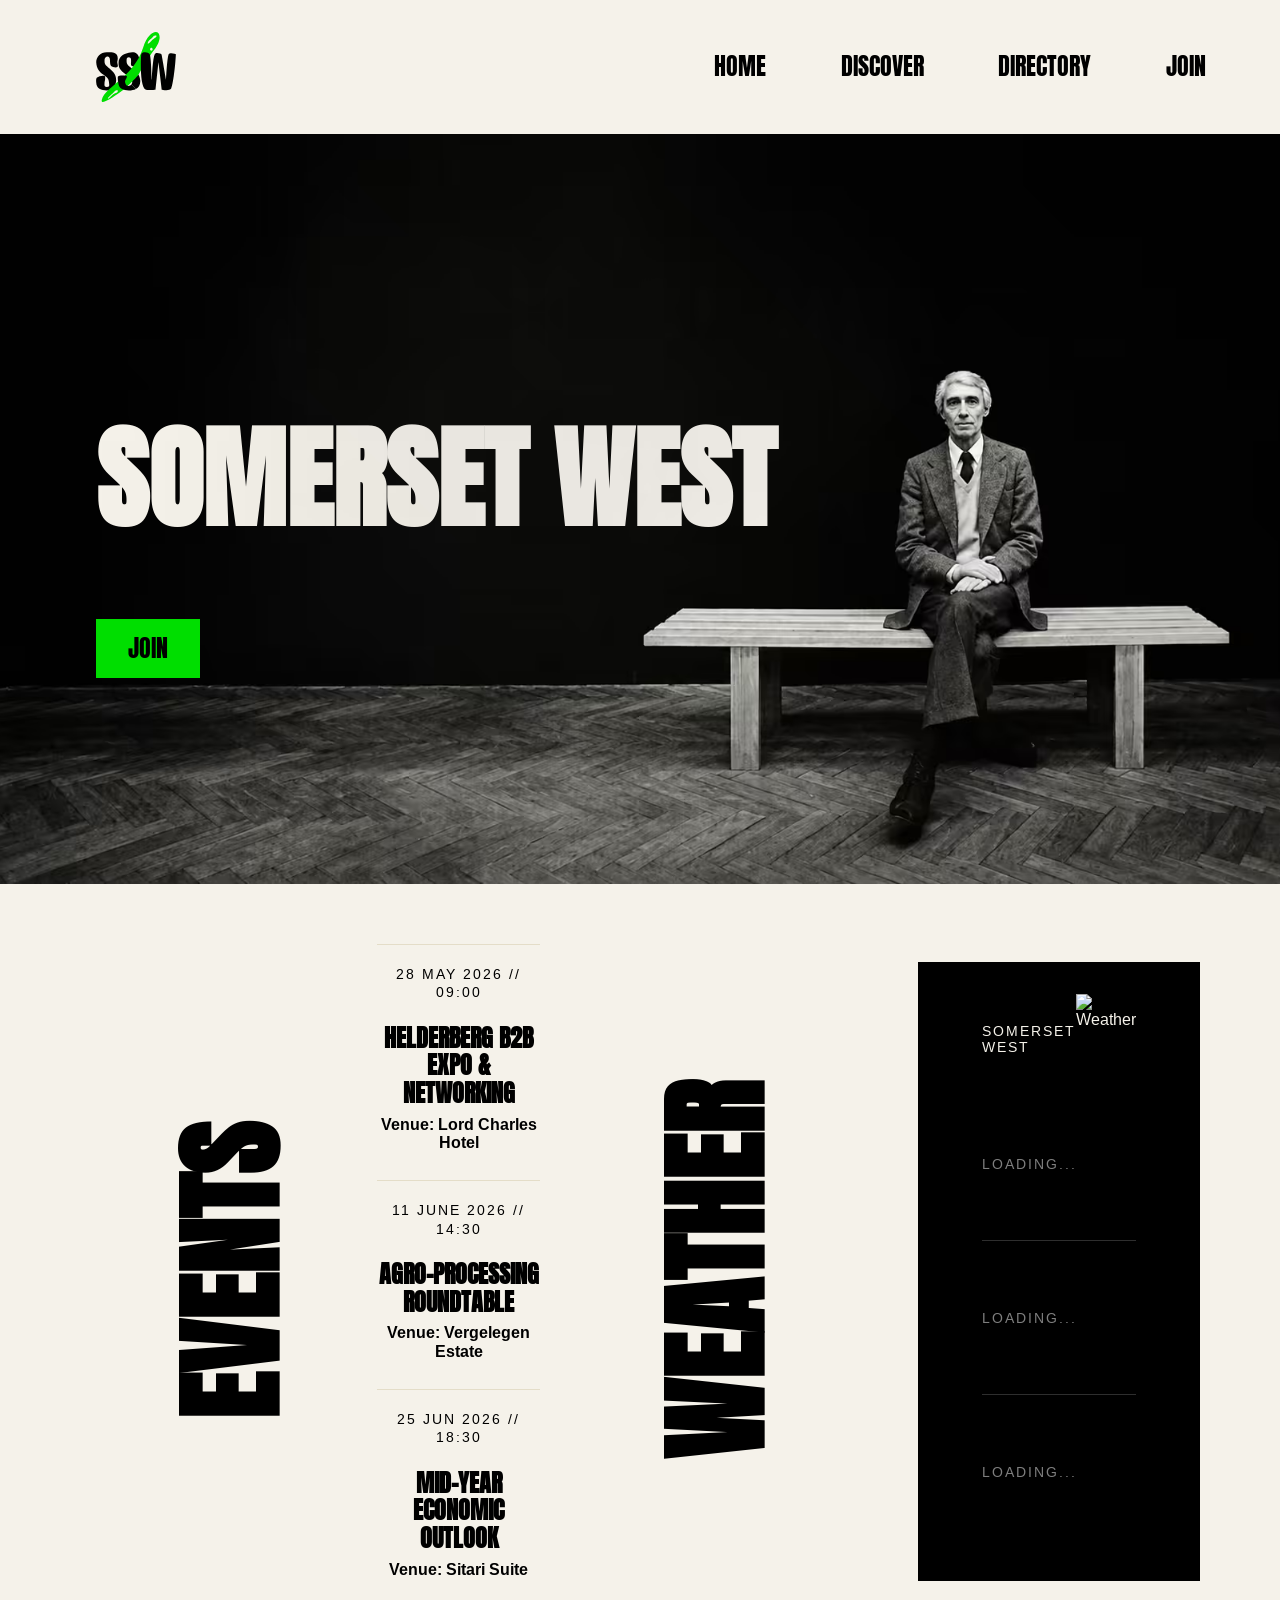
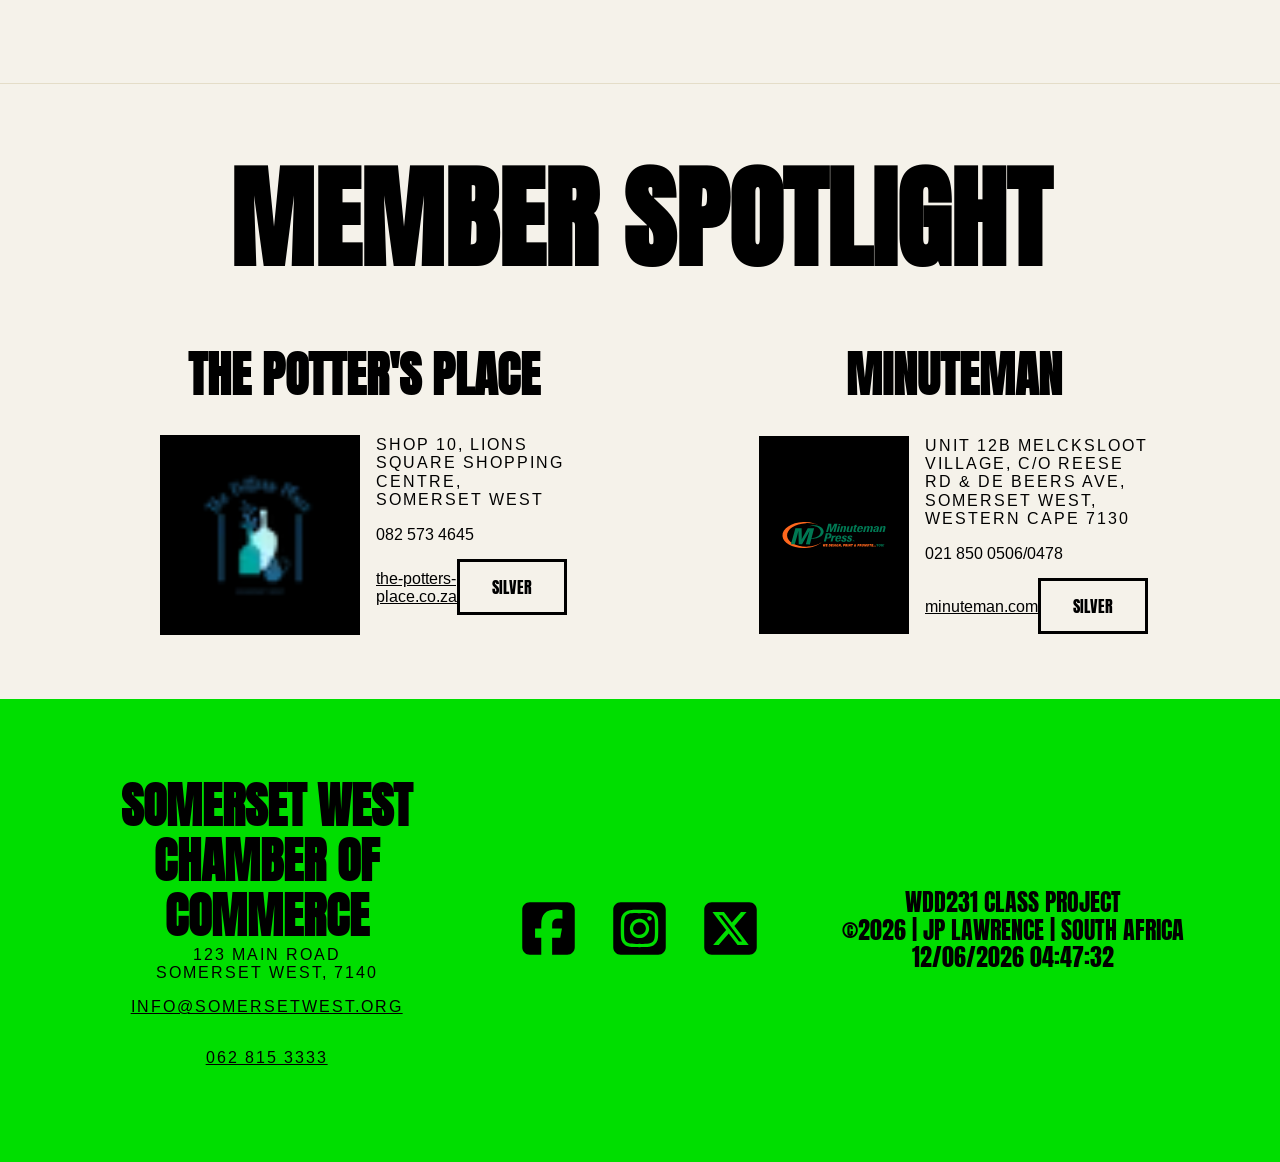
==== chamber/index.html @ 1eb1bf2b "html error validator fixes" ====
<!DOCTYPE html>
<html lang="en">
<head>
    <meta charset="UTF-8">
    <meta name="viewport" content="width=device-width, initial-scale=1.0">
    <title>Home | Somerset West Chamber of Commerce</title>
    <meta name="description" content="Official platform for the Somerset West Chamber of Commerce. Access regional business spotlights, current weather data, and upcoming events.">
    <meta name="author" content="Jp Lawrence">

    <meta property="og:title" content="Official Homepage - Somerset West Chamber of Commerce" >
    <meta property="og:description" content="Connecting community across the Helderberg basin. View business spotlights, current weather info, and upcoming chamber events." >
    <meta property="og:url" content="https://jeanpierrelawrence.github.io/wdd231/chamber/index.html" >
    <meta property="og:image" content="https://jeanpierrelawrence.github.io/wdd231/chamber/images/og-image.avif" >
    <meta property="og:image:width" content="1200">
    <meta property="og:image:height" content="630">
    <meta property="og:image:type" content="image/png">

    <link rel="preconnect" href="https://fonts.googleapis.com">
    <link rel="preconnect" href="https://fonts.gstatic.com" crossorigin>
    <link href="https://fonts.googleapis.com/css2?family=Anton&family=Arimo:ital,wght@0,400..700;1,400..700&display=swap" rel="stylesheet">

    <link rel="stylesheet" href="styles/normalize.css">
    <link rel="stylesheet" href="styles/base.css">
    <link rel="stylesheet" href="styles/base-larger.css">
    <link rel="shortcut icon" href="images/favicon.ico" type="image/x-icon">

    <script src="scripts/date.js" defer></script>
    <script src="scripts/navigation.js" defer></script>
    <script src="scripts/weather.js" defer></script>
    <script src="scripts/spotlight.js" defer></script>

</head>
<body>
    
    <div class="desktop-wrapper">
        <header>
            <div class="logo-wrapper">
                <img src="images/logo-dark.svg" class="logo logo-dark" alt="SSW Logo">
                <img src="images/logo-light.svg" class="logo logo-light" alt="SSW Logo">
            </div>
            <button id="menu-button" class="menu-button" aria-label="Open Menu">
                <span class="menu-bar"></span>
                <span class="menu-bar"></span>
            </button>
        </header>
        <nav id="primary-nav" class="primary-nav">
            <ul>
                <li><a href="index.html" class="nav-link active">Home</a></li>
                <li><a href="#" class="nav-link">Discover</a></li>
                <li><a href="directory.html" class="nav-link">Directory</a></li>
                <li><a href="#" class="nav-link">Join</a></li>
            </ul>
        </nav>
    </div>
    <main>
        <section class="hero">
            <h1 class="heading-lg">Somerset West</h1>
            <a href="#" class="hero-cta button heading-sm">Join</a>
        </section>
        <div class="events-weather-wrapper">
            <section class="events">
                <h2 class="heading-lg rotate-text-270">Events</h2>
                <ul class="event-card-wrapper">
                    <li>
                        <article class="event-card">
                            <time datetime="2026-05-28T09:00" class="event-date upper-spaced">
                            28 May 2026 // 09:00
                            </time>
                            <h3 class="heading-sm">Helderberg B2B Expo & Networking</h3>
                            <p class="event-location">Venue: Lord Charles Hotel</p>
                        </article>
                    </li>
                    <li>
                        <article class="event-card">
                            <time datetime="2026-06-11T14:30" class="event-date upper-spaced">
                            11 June 2026 // 14:30
                            </time>
                            <h3 class="heading-sm">Agro-Processing Roundtable</h3>
                            <p class="event-location">Venue: Vergelegen Estate</p>
                        </article>
                    </li>
                    <li>
                        <article class="event-card">
                            <time datetime="2026-06-25T18:30" class="event-date upper-spaced">
                            25 Jun 2026 // 18:30
                            </time>
                            <h3 class="heading-sm">Mid-Year Economic Outlook</h3>
                            <p class="event-location">Venue: Sitari Suite</p>
                        </article>
                    </li>
                </ul>
            </section>
            <section class="weather" aria-labelledby="weather-heading">
                <h2 class="weather-heading heading-lg rotate-text-270">Weather</h2>
                <article class="weather-display">
                    <div class="today">
                        <div class="weather-display-left">
                            <div class="temp-wrapper">
                                <span class="weather-temp" id="temperature"></span>
                                <span id="sky"></span>
                            </div>
                            <p id="temp-details"></p>
                            <h3 class="upper-spaced">Somerset West</h3>
                        </div>
                        <div class="weather-display-right">
                            <img id="weather-icon" alt="Weather">
                            <span id="wind"></span>
                        </div>
                    </div>
                    <ul class="forecast">
                        <li>
                            <h4 id="forecast-day-2-name" class="upper-spaced">Loading...</h4>
                            <span id="forecast-day2-temp" class="temp"></span>
                            <img alt="Weather" src="data:image/svg+xml,%3Csvg xmlns='http://www.w3.org/2000/svg' viewBox='0 0 1 1'%3E%3C/svg%3E" id="forecast-day2">
                        </li>
                        <li>
                            <h4 id="forecast-day-3-name" class="upper-spaced">Loading...</h4>
                            <span id="forecast-day3-temp" class="temp"></span>
                            <img alt="Weather" src="data:image/svg+xml,%3Csvg xmlns='http://www.w3.org/2000/svg' viewBox='0 0 1 1'%3E%3C/svg%3E" id="forecast-day3">
                        </li>
                        <li>
                            <h4 id="forecast-day-4-name" class="upper-spaced">Loading...</h4>
                            <span id="forecast-day4-temp" class="temp"></span>
                            <img alt="Weather" src="data:image/svg+xml,%3Csvg xmlns='http://www.w3.org/2000/svg' viewBox='0 0 1 1'%3E%3C/svg%3E" id="forecast-day4">
                        </li>
                    </ul>
                </article>
            </section>
        </div>
        <section class="spotlight">
            <h2 class="heading-lg">Member Spotlight</h2>
            <div id="spotlight-articles">

            </div>
        </section>
    </main>
    <footer>
        <address class="upper-spaced">
            <strong class="heading-md">Somerset West Chamber of Commerce</strong>
            <p>123 Main Road</p>
            <p>Somerset West, 7140</p>
            <a href="mailto:info@somersetwest.org">info@somersetwest.org</a>
            <a href="tel:+0628153333">062 815 3333</a>
        </address>

        <nav>
            <ul class="footer-socials">
                <li>
                    <a href="https://facebook.com" aria-label="Facebook" target="_blank"><svg viewBox="0 0 640 640"><!--!Font Awesome Free v7.2.0 by @fontawesome - https://fontawesome.com License - https://fontawesome.com/license/free Copyright 2026 Fonticons, Inc.--><path fill="rgb(0, 0, 0)" d="M160 96C124.7 96 96 124.7 96 160L96 480C96 515.3 124.7 544 160 544L258.2 544L258.2 398.2L205.4 398.2L205.4 320L258.2 320L258.2 286.3C258.2 199.2 297.6 158.8 383.2 158.8C399.4 158.8 427.4 162 438.9 165.2L438.9 236C432.9 235.4 422.4 235 409.3 235C367.3 235 351.1 250.9 351.1 292.2L351.1 320L434.7 320L420.3 398.2L351 398.2L351 544L480 544C515.3 544 544 515.3 544 480L544 160C544 124.7 515.3 96 480 96L160 96z"/></svg>
                        </a>
                </li>
                <li>
                    <a href="https://instagram.com" aria-label="Instagram" target="_blank">
                        <svg viewBox="0 0 640 640"><!--!Font Awesome Free v7.2.0 by @fontawesome - https://fontawesome.com License - https://fontawesome.com/license/free Copyright 2026 Fonticons, Inc.--><path fill="rgb(0, 0, 0)" d="M290.4 275.7C274 286 264.5 304.5 265.5 323.8C266.6 343.2 278.2 360.4 295.6 368.9C313.1 377.3 333.8 375.5 349.6 364.3C366 354 375.5 335.5 374.5 316.2C373.4 296.8 361.8 279.6 344.4 271.1C326.9 262.7 306.2 264.5 290.4 275.7zM432.7 207.3C427.5 202.1 421.2 198 414.3 195.3C396.2 188.2 356.7 188.5 331.2 188.8C327.1 188.8 323.3 188.9 320 188.9C316.7 188.9 312.8 188.9 308.6 188.8C283.1 188.5 243.8 188.1 225.7 195.3C218.8 198 212.6 202.1 207.3 207.3C202 212.5 198 218.8 195.3 225.7C188.2 243.8 188.6 283.4 188.8 308.9C188.8 313 188.9 316.8 188.9 320C188.9 323.2 188.9 327 188.8 331.1C188.6 356.6 188.2 396.2 195.3 414.3C198 421.2 202.1 427.4 207.3 432.7C212.5 438 218.8 442 225.7 444.7C243.8 451.8 283.3 451.5 308.8 451.2C312.9 451.2 316.7 451.1 320 451.1C323.3 451.1 327.2 451.1 331.4 451.2C356.9 451.5 396.2 451.9 414.3 444.7C421.2 442 427.4 437.9 432.7 432.7C438 427.5 442 421.2 444.7 414.3C451.9 396.3 451.5 356.9 451.2 331.3C451.2 327.1 451.1 323.2 451.1 319.9C451.1 316.6 451.1 312.8 451.2 308.5C451.5 283 451.9 243.6 444.7 225.5C442 218.6 437.9 212.4 432.7 207.1L432.7 207.3zM365.6 251.8C383.7 263.9 396.2 282.7 400.5 304C404.8 325.3 400.3 347.5 388.2 365.6C382.2 374.6 374.5 382.2 365.6 388.2C356.7 394.2 346.6 398.3 336 400.4C314.7 404.6 292.5 400.2 274.4 388.1C256.3 376 243.8 357.2 239.5 335.9C235.2 314.6 239.7 292.4 251.7 274.3C263.7 256.2 282.6 243.7 303.9 239.4C325.2 235.1 347.4 239.6 365.5 251.6L365.6 251.6zM394.8 250.5C391.7 248.4 389.2 245.4 387.7 241.9C386.2 238.4 385.9 234.6 386.6 230.8C387.3 227 389.2 223.7 391.8 221C394.4 218.3 397.9 216.5 401.6 215.8C405.3 215.1 409.2 215.4 412.7 216.9C416.2 218.4 419.2 220.8 421.3 223.9C423.4 227 424.5 230.7 424.5 234.5C424.5 237 424 239.5 423.1 241.8C422.2 244.1 420.7 246.2 419 248C417.3 249.8 415.1 251.2 412.8 252.2C410.5 253.2 408 253.7 405.5 253.7C401.7 253.7 398 252.6 394.9 250.5L394.8 250.5zM544 160C544 124.7 515.3 96 480 96L160 96C124.7 96 96 124.7 96 160L96 480C96 515.3 124.7 544 160 544L480 544C515.3 544 544 515.3 544 480L544 160zM453 453C434.3 471.7 411.6 477.6 386 478.9C359.6 480.4 280.4 480.4 254 478.9C228.4 477.6 205.7 471.7 187 453C168.3 434.3 162.4 411.6 161.2 386C159.7 359.6 159.7 280.4 161.2 254C162.5 228.4 168.3 205.7 187 187C205.7 168.3 228.5 162.4 254 161.2C280.4 159.7 359.6 159.7 386 161.2C411.6 162.5 434.3 168.3 453 187C471.7 205.7 477.6 228.4 478.8 254C480.3 280.3 480.3 359.4 478.8 385.9C477.5 411.5 471.7 434.2 453 452.9L453 453z"/></svg>
                        </a>
                </li>
                <li>
                    <a href="https://twitter.com" aria-label="Twitter" target="_blank">
                        <svg viewBox="0 0 640 640"><!--!Font Awesome Free v7.2.0 by @fontawesome - https://fontawesome.com License - https://fontawesome.com/license/free Copyright 2026 Fonticons, Inc.--><path fill="rgb(0, 0, 0)" d="M160 96C124.7 96 96 124.7 96 160L96 480C96 515.3 124.7 544 160 544L480 544C515.3 544 544 515.3 544 480L544 160C544 124.7 515.3 96 480 96L160 96zM457.1 180L353.3 298.6L475.4 460L379.8 460L305 362.1L219.3 460L171.8 460L282.8 333.1L165.7 180L263.7 180L331.4 269.5L409.6 180L457.1 180zM419.3 431.6L249.4 206.9L221.1 206.9L392.9 431.6L419.3 431.6z"/></svg>
                        </a>
                </li>
            </ul>
        </nav>

        <aside>
            <p class="heading-sm">WDD231 Class Project</p>
            <p class="heading-sm">&copy;<span id="currentyear"></span> | Jp Lawrence | South Africa</p>
            <p id="lastModified" class="heading-sm"></p>
        </aside>
        
    </footer>

</body>
</html>
---- chamber/styles/base.css ----
:root {
    --dark: #000;
    --light: #F5F2EA;
    --accent: #00DE00;
    --light-gray: #7e7e7e;
    --dark-gray: #2e2e2e;

    --font-heading: 'Anton', Arial, sans-serif;
    --font-body: 'Arimo', Arial, sans-serif;

    --transition-bezier: transform 0.6s cubic-bezier(0.85, 0, 0.15, 1);
}

/*******************************************
***************** GLOBALS ******************
*******************************************/

*, *::before, *::after {
    margin: 0;
    padding: 0;
    box-sizing: border-box;
}

body {
    font-family: var(--font-body);
    font-weight: 400;
    background-color: var(--light);
}

a {
    color: var(--dark);
}

ul {
    list-style-type: none;
}

address {
    font-style: normal;
}

main h1 {
    text-align: center;
}

/*******************************************
**************** UTILITIES *****************
*******************************************/

.logo-light { display: none; }

body.nav-open .logo-dark { display: none; transition-delay: 0.5s;}
body.nav-open .logo-light { display: block; transition-delay: 0.5s;}

.nav-link {
    text-transform: uppercase;
    text-decoration: none;
    color: var(--accent);
    font-size: 4rem;
    font-family: var(--font-heading);
    transition: 0.1s ease-in-out;
}

.active {
    color: var(--light);
}

.heading-sm {
    font-size: 1.2rem;
    font-family: var(--font-heading);
    text-transform: uppercase;
}

.heading-md {
    font-size: 2rem;
    font-family: var(--font-heading);
    text-transform: uppercase;
}

.heading-lg {
    font-size: 4rem;
    font-family: var(--font-heading);
    text-transform: uppercase;
}

.upper-spaced {
    text-transform: uppercase;
    font-weight: 300;
    letter-spacing: 2px;
}

.button { 
    padding: 1rem 2rem;
    text-decoration: none;
    transition: var(--transition-bezier);
}

/*******************************************
***************** HEADER *******************
*******************************************/

header {
    display: flex;
    justify-content: space-between;
    align-items: center;
    padding: 2rem 3rem;
    position: relative;
    z-index: 1001;
}

header .logo-wrapper {
    position: relative;
    height: 70px;
    width: 150px; 
}

header img {
    position: absolute;
    top: 0;
    left: 0;
    height: 100%;
    width: auto;
    transition: opacity 0.4s ease, transform 0.4s ease;
}

header .logo-wrapper .logo-dark {
    display: block;
}

body.nav-open header .logo-wrapper .logo-dark {
    display: none;
}

body.nav-open header .logo-wrapper .logo-light {
    display: block;
}

header .menu-button {
    cursor: pointer;
    display: grid;
    align-items: center;
    width: 50px;
    height: 50px;
    padding: 0.8rem 0.7rem;
    background: none;
    border: none;
    position: relative;
}

header .menu-button .menu-bar {
    display: block;
    background-color: var(--dark);
    width: 100%;
    height: 4px;
    transition: transform 0.4s cubic-bezier(0.4, 0, 0.2, 1), 
                width 0.4s cubic-bezier(0.4, 0, 0.2, 1),
                background-color 0.4s ease;
}

header .menu-button .menu-bar:last-of-type {
    width: 75%;
    margin-left: auto;
}

body.nav-open header .menu-button .menu-bar {
    background-color: var(--light);
    width: 100%;
}

body.nav-open header .menu-button .menu-bar:first-of-type {
    transform: translateY(6px) rotate(45deg);
}

body.nav-open header .menu-button .menu-bar:last-of-type {
    transform: translateY(-6px) rotate(-45deg);
}

/*******************************************
***************** NAVBAR *******************
*******************************************/

.primary-nav {
    position: fixed;
    top: 0;
    left: 0;
    width: 100%;
    height: 100vh;
    background-color: var(--dark);
    
    display: flex;
    flex-direction: column;
    justify-content: center;
    align-items: center;

    transform: translateY(-100%);
    z-index: 1000;
    transition: var(--transition-bezier);
}

body.nav-open #primary-nav {
    transform: translateY(0);
}

.primary-nav ul li {
    list-style: none;
    text-align: center;
    margin: 1rem 0;
    opacity: 0;
    transform: translateY(30px);
    transition: opacity 0.4s ease, transform 0.4s cubic-bezier(0.25, 1, 0.5, 1);
}

body.nav-open #primary-nav ul li {
    opacity: 1;
    transform: translateY(0);
}

.primary-nav ul li a:hover {
    color: var(--light);
}

body.nav-open #primary-nav ul li:nth-child(1) { transition-delay: 0.5s; }
body.nav-open #primary-nav ul li:nth-child(2) { transition-delay: 0.6s; }
body.nav-open #primary-nav ul li:nth-child(3) { transition-delay: 0.7s; }
body.nav-open #primary-nav ul li:nth-child(4) { transition-delay: 0.8s; }


/*******************************************
***************** BUSINESS *****************
*******************************************/

#businesses {
    display: grid;
    place-items: center;
}

#business-container {
    display: grid;
    grid-template-columns: 1fr;
    gap: 1.5rem;
    padding: 1rem;
    margin: 0 auto;
    width: 95%;
}

#business-container article {
    background-color: var(--light);
    transition: transform 0.3s ease;
    gap: 1rem;
    padding: 2rem;
    text-align: center;
}

#business-container article .visit {
    display: flex;
    justify-content: center;
    align-items: center;
    flex-direction: column-reverse;
    gap: 1rem;
    width: 100%;
}

#business-container article .visit h3 {
    text-align: center;
}

#businesses article, #businesses article address {
    display: flex;
    align-items: center;
    flex-direction: column;
}

#businesses article img {
    display: block;
    height: 100px;
    width: auto;
    object-fit: cover;
    padding: 1rem;
}

#business-container.list .company-logo {
  display: none;
}

#businesses article:first-of-type img, #businesses article:last-of-type img {
    background-color: var(--dark);
}

#businesses article address {
    font-style: normal;
    font-size: 1rem;
    display: flex;
    flex-direction: column;
    gap: 1rem;
}

#business-container article .visit a {
    white-space: nowrap;
    flex-shrink: 0;
    color: var(--dark);
    background-color: var(--accent);
}

#business-container.list {
    grid-template-columns: 1fr;
}


/* BUTTON */

.toggle-btn {
    display: flex;
    flex-direction: column;
    gap: 8px;
    background: none;
    border: none;
    cursor: pointer;
    padding: 10px;
}

.toggle-btn span {
    display: block;
    position: relative;
    width: 8px;
    height: 8px;
    background-color: var(--dark);
}

.toggle-btn span::before,
.toggle-btn span::after {
    content: "";
    position: absolute;
    width: 8px;
    height: 8px;
    background-color: var(--dark);
}

.toggle-btn span::before { left: -16px; }
.toggle-btn span::after { left: 16px; }

.toggle-btn.list-active span {
    width: 28px;
}

.toggle-btn.list-active span::after {
    display: none;
}


/*******************************************
***************** FOOTER *******************
*******************************************/

footer {
    padding-block: 2rem;
    background-color: var(--accent);
    color: var(--dark);
    text-align: center;
}

footer address {
    display: flex;
    flex-direction: column;
}

footer address strong {
    letter-spacing: normal;
    font-weight: 600;
}

footer address a {
    padding-block: 1rem;
}

footer nav {
    padding-block: 2rem;
}

.footer-socials {
    display: flex;
    align-items: center;
    justify-content: center;
    gap: 1rem;
}

.footer-socials li a svg {
    width: 75px;
    height: auto;
}

/*******************************************
**************** HOMEPAGE ******************
*******************************************/
/*******************************************
****************** HERO ********************
*******************************************/

.hero {
    color: var(--light);
    background-image: url("../images/hero.avif");
    background-size: cover;
    background-position: 85% center;

    height: 750px;
    padding: 2rem;
    text-align: center;

    display: flex;
    align-items: center;
    justify-content: space-between;
    flex-direction: column;
}

.hero .heading-lg {
    mix-blend-mode: difference;
}

.hero .button {
    background-color: var(--accent);
    color: var(--dark);
}

.hero .button:hover {
    background-color: var(--light);
}

/*******************************************
****************** EVENTS ******************
*******************************************/

.events, .weather {
    padding-block: 3rem;
    text-align: center;
}

.events .heading-lg {
    color: var(--dark);
}

.events .event-card-wrapper {
    list-style: none;
     display: flex;
     align-items: center;
     flex-direction: column;
     gap: 3rem;
     padding-block: 2rem;
}

.events .event-card-wrapper li {
    position: relative;
}

.events .event-card-wrapper li::before {
    content: "";
    position: absolute;
    top: -20px;
    left: 0;
    width: 100%;
    height: 1px;
    background: hsl(44, 35%, 84%)
}

.events .event-card .event-date {
    font-size: 0.875rem;
}

.events .event-card h3 {
    padding-block: 1.5rem 0.5rem;
}

.events .event-card .event-location {
    font-weight: 800;
}

/*******************************************
****************** WEATHER *****************
*******************************************/

.weather .heading-lg {
    padding-bottom: 2rem;
}

.weather .weather-display {
    background-color: var(--dark);
    color: var(--light);
    padding: 2rem 4rem;
}

.weather .today {
    display: grid;
    grid-template-columns: 1fr 1fr;
    align-items: stretch;
}

.weather-display #temperature {
    font-size: 4rem;
    font-weight: 800;
}

.weather-display .weather-display-left {
    text-align: left;
}

.weather-display .weather-display-left .temp-wrapper {
    padding-bottom: 1.5rem;
}

.weather-display .weather-display-left #temp-details {
    color: var(--light-gray);
}

.weather-display .weather-display-left h3 {
    font-size: 0.875rem;
    padding-top: 0.3rem;
}

.weather-display .weather-display-right {
    display: flex;
    align-items: end;
    flex-direction: column;
    justify-content: space-between;
    text-align: right;
}

.weather-display .forecast {
    padding-top: 2rem;
}

.weather-display .forecast li:not(:last-child)::after {
    content: "";
    position: absolute;
    bottom: 0;
    left: 0;
    height: 1px;
    background-color: var(--dark-gray);
    width: 100%;
}

.weather-display .forecast li {
    display: flex;
    align-items: center;
    position: relative;
}

.weather-display .forecast li h4 {
    font-size: 0.875rem;
    color: var(--light-gray);
}

.weather-display .forecast li span {
    padding-inline: 1rem;
    font-size: 2.5rem;
    font-weight: 600;
}

.weather-display .forecast li img {
    margin-left: auto;
}

/*******************************************
**************** SPOTLIGHT *****************
*******************************************/

.spotlight {
    padding: 0 4rem 2rem 4rem;
}

.spotlight h2 {
    text-align: center;
}

.spotlight #spotlight-articles {
    display: flex;
    align-items: start;
    flex-direction: column;
    gap: 2rem;
    padding-top: 4rem;
}

.member-card .bottom {
    display: flex;
    flex-direction: column;
    gap: 1rem;
    padding-block: 2rem;
}

.member-card .image-section {
    display: grid;
    place-content: center;
    background-color: var(--dark);
}

.member-card:first-child .image-section img {
    width: 150px;
    padding-block: 1rem;
}

.member-card:not(:first-child) .image-section img {
    max-width: 150px;
    padding-block: 1rem;
}

.member-card address .member-contact {
    padding-block: 1rem;
}

.member-card .member-tier {
    padding: 1rem 2rem;
    font-family: var(--font-heading);
    border: 3px solid var(--dark);
    color: var(--dark);
    text-transform: uppercase;
    display: block;
}

.member-card .member-info {
    display: flex;
    align-items: center;
    justify-content: space-between;
}
---- chamber/styles/base-larger.css ----
@media only screen and (min-width: 38rem) {

    .heading-sm {
        font-size: 1.5rem;
        font-family: var(--font-heading);
        text-transform: uppercase;
    }

    .heading-md {
        font-size: 3rem;
        font-family: var(--font-heading);
        text-transform: uppercase;
    }

    .heading-lg {
        font-size: 7rem;
        font-family: var(--font-heading);
        text-transform: uppercase;
    }

    /*******************************************
    ***************** HEADER *******************
    *******************************************/

    .desktop-wrapper {
        display: grid;
        grid-template-columns: 1fr 1fr;
        align-items: center;
    }

    header {
        display: block; 
        padding: 2rem 6rem;
        z-index: 1001;
    }

    header .menu-button {
        display: none;
    }

    header .logo-wrapper .logo-dark {
        display: block;
    }

    body.nav-open header .logo-wrapper .logo-dark {
        display: block;
    }

    body.nav-open header .logo-wrapper .logo-light {
        display: none;
    }
    
    /*******************************************
    ***************** NAVBAR *******************
    *******************************************/

    .primary-nav {
        position: static;
        width: auto;
        height: auto;
        background-color: transparent;
        transform: none;
        transition: none;
        display: flex;
        flex-direction: row;
        align-items: center;
    }

    .primary-nav ul {
        display: flex;
        justify-content: space-evenly;
        width: 100%;
    }

    .primary-nav ul li {
        opacity: 1;
        transform: none;
        margin: 0;
        transition: none;
    }

    body.nav-open #primary-nav {
        transform: none;
    }

    body.nav-open #primary-nav ul li {
        opacity: 1;
        transform: none;
        transition-delay: 0s;
    }

    body.nav-open #primary-nav ul li:nth-child(1),
    body.nav-open #primary-nav ul li:nth-child(2),
    body.nav-open #primary-nav ul li:nth-child(3),
    body.nav-open #primary-nav ul li:nth-child(4) {
        transition-delay: 0s;
    }

    .primary-nav ul li a {
        color: var(--dark);
        font-size: 1.5rem;
        position: relative;
        transition: none;
    }

    .primary-nav ul li a:hover {
        color: var(--dark);
    }

    .primary-nav ul li a::before, 
    .primary-nav ul li a::after {
        content: "";
        position: absolute;
        left: 0;
        width: 100%;
        height: 5px;
        background: var(--dark);
        transform: scaleX(0);
        transition: var(--transition-bezier);
    }

    .primary-nav ul li a::before {
        bottom: -5px;
        transform-origin: left;
    }

    .primary-nav ul li a::after {
        top: -5px;
        transform-origin: right;
    }

    .primary-nav ul li a:hover::before, 
    .primary-nav ul li a:hover::after {
        transform: scaleX(1);
    }

    /*******************************************
    *************** BUSINESSESS ****************
    *******************************************/

    #business-container {
        grid-template-columns: repeat(auto-fit, minmax(300px, 1fr));
    }
    
    #business-container.list article img, 
    #business-container.list article address {
        display: block;
    }

    /*******************************************
    **************** HOMEPAGE ******************
    *******************************************/
    /*******************************************
    ****************** HERO ********************
    *******************************************/

    .hero {
        align-items: start;
        justify-content: center;
        padding: 2rem 6rem;
    }

    /*******************************************
    ***************** SPOTLIGHT ****************
    *******************************************/

    .spotlight #spotlight-articles {
        align-items: center;
    }

    /*******************************************
    ****************** FOOTER *****************
    *******************************************/

    footer {
        display: grid;
        grid-template-columns: repeat(3, 1fr);
        padding: 5rem;
        align-items: center;
    }

    footer aside {
        text-align: center;
    }

}

@media only screen and (min-width: 75.625rem) {
    main .events-weather-wrapper {
        display: grid;
        grid-template-columns: 1fr 1fr;
    }

    .rotate-text-270 {
        transform: rotate(270deg);
    }

    .events-weather-wrapper {
        display: grid;
        grid-template-columns: auto 450px;
        padding-inline: 5rem;
    }

    .events, .weather {
        align-items: center;
        display: flex;
    }

    /*******************************************
    ***************** SPOTLIGHT ****************
    *******************************************/

    .spotlight {
        padding: 6rem 0 2rem 0;
        position: relative;
    }

    .spotlight::before {
        content: "";
        position: absolute;
        top: 1.5rem;
        left: 0;
        width: 100%;
        height: 1px;
        background-color: hsl(44, 35%, 84%);
    }

    .spotlight #spotlight-articles {
        display: grid;
        grid-template-columns: 1fr 1fr;
        padding-inline: 5rem;
    }

    .spotlight .member-card .bottom {
        display: grid;
        grid-template-columns: 1fr 1fr;
    }

    .member-card .image-section img {
        padding: 1rem;
    }

    .spotlight .member-card {
        padding-inline: 5rem;
    }

    .member-card:first-child .image-section img {
        width: 200px;
    }

    .member-card h3 {
        text-align: center;
    }
}
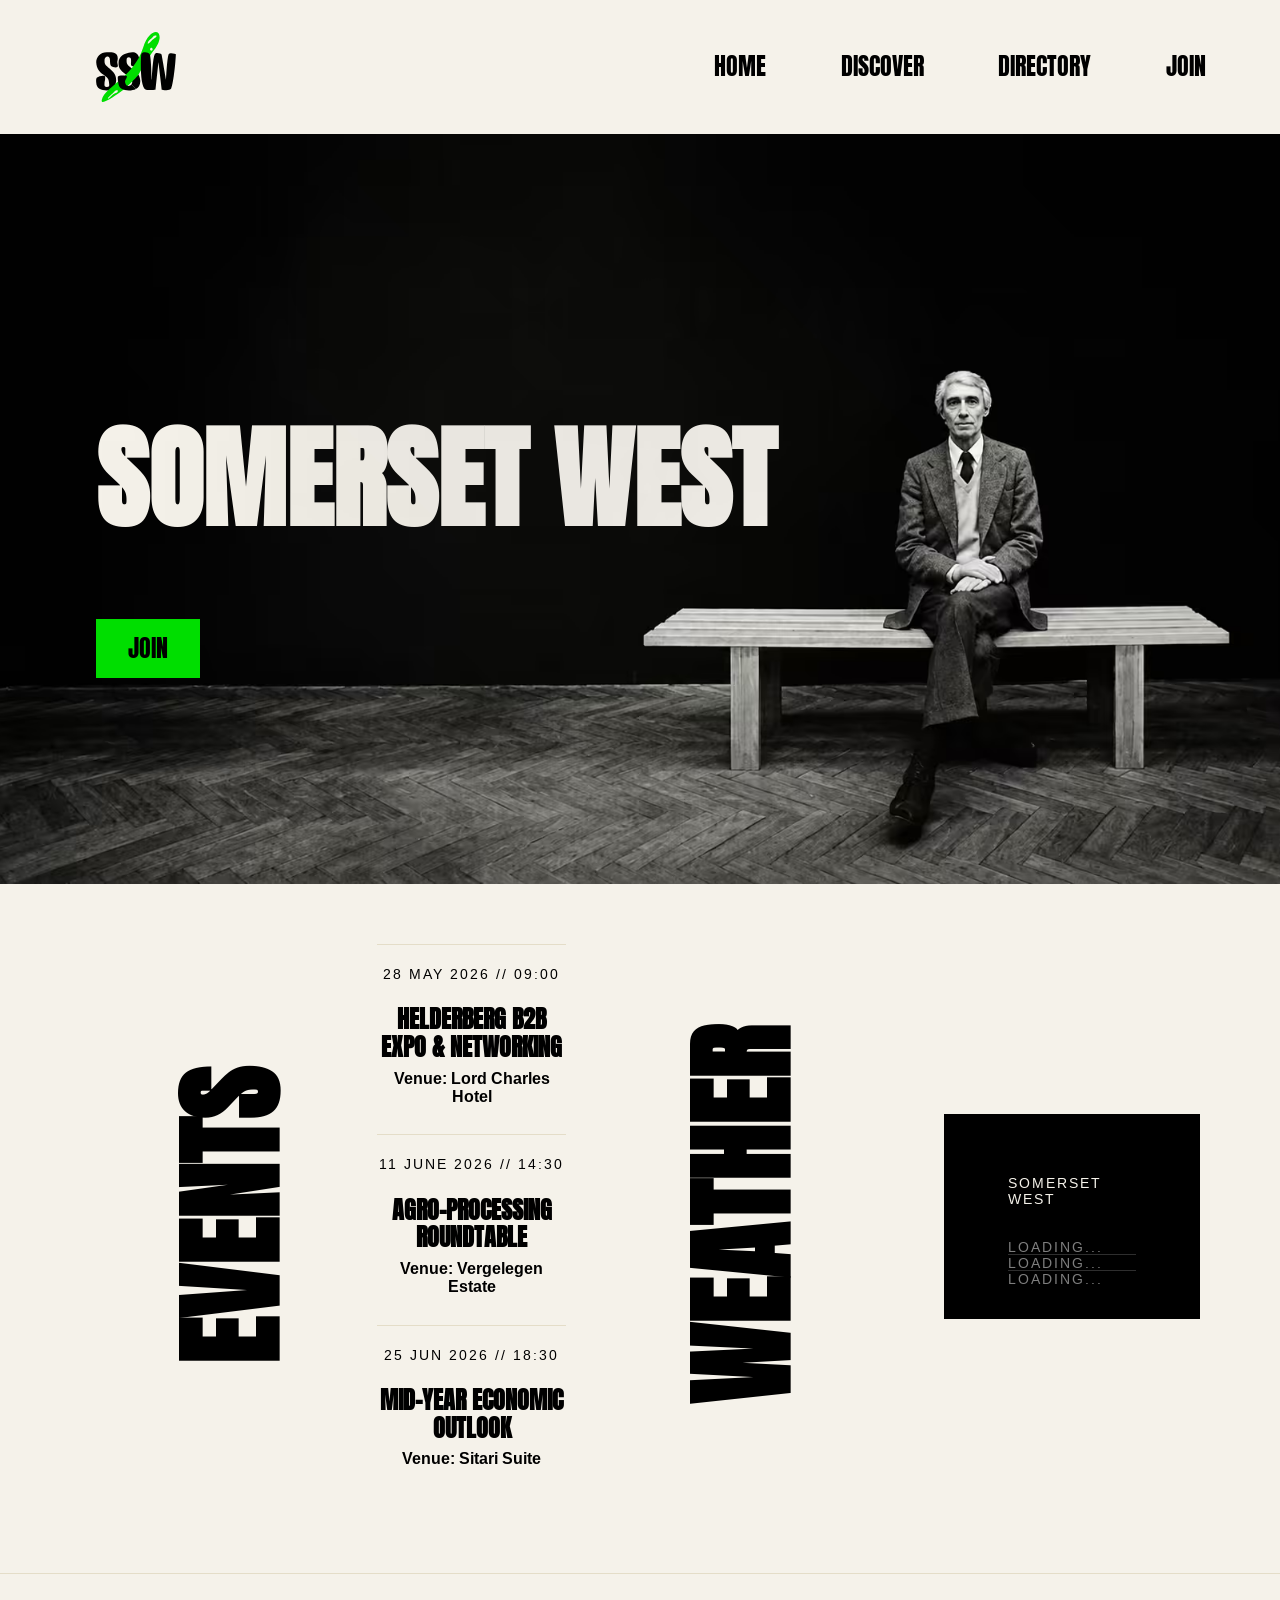
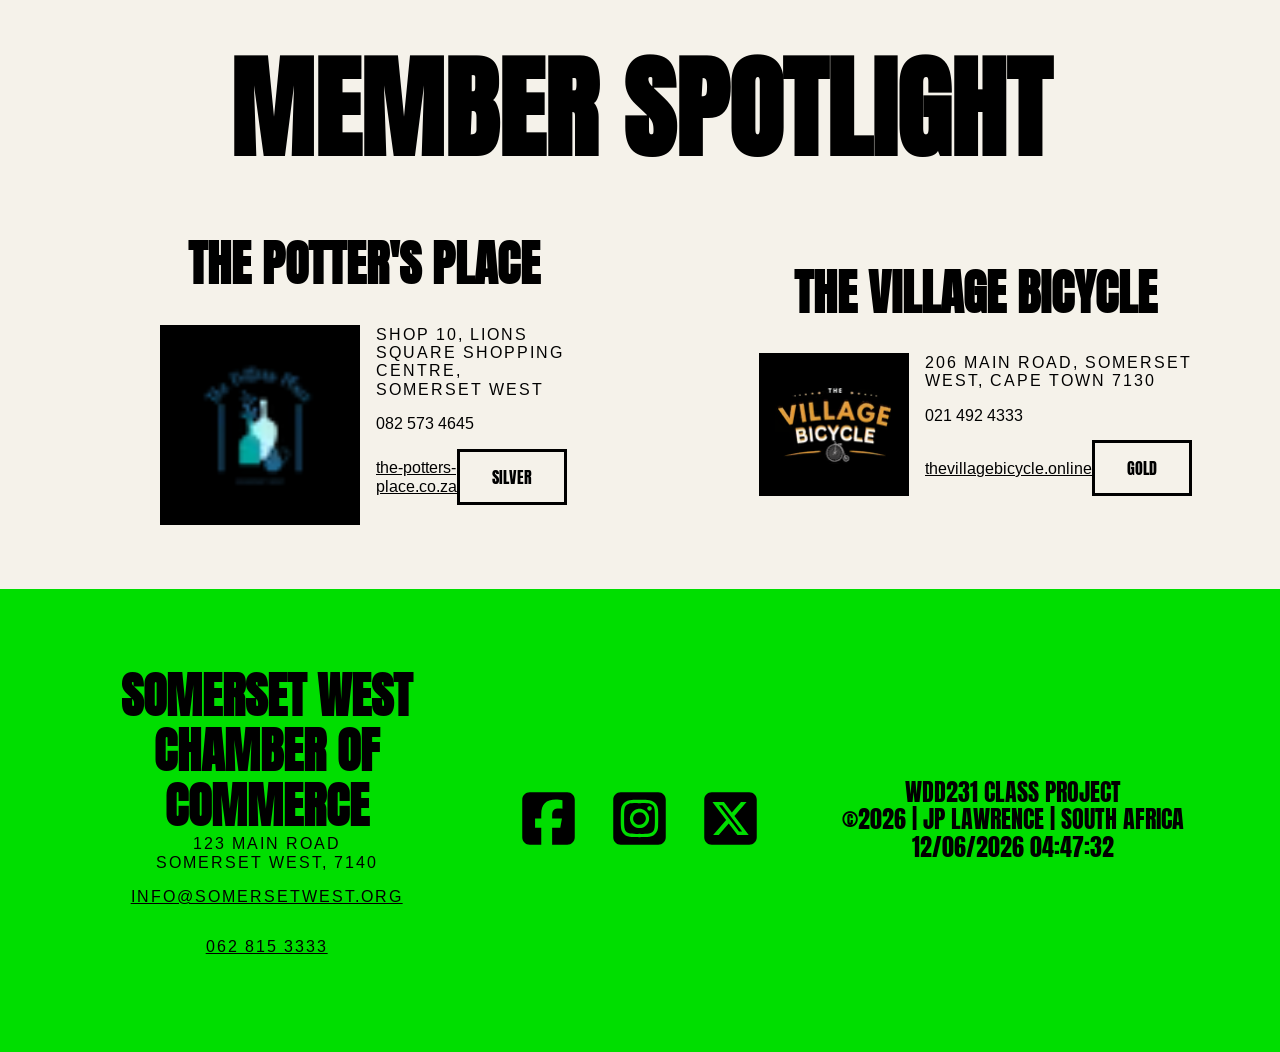
==== commit de91a60e: "src" ====
--- a/chamber/index.html
+++ b/chamber/index.html
@@ -103,7 +103,7 @@
                             <h3 class="upper-spaced">Somerset West</h3>
                         </div>
                         <div class="weather-display-right">
-                            <img id="weather-icon" alt="Weather">
+                            <img id="weather-icon" src="[data-uri]" alt="Weather">
                             <span id="wind"></span>
                         </div>
                     </div>
@@ -111,17 +111,17 @@
                         <li>
                             <h4 id="forecast-day-2-name" class="upper-spaced">Loading...</h4>
                             <span id="forecast-day2-temp" class="temp"></span>
-                            <img alt="Weather" src="data:image/svg+xml,%3Csvg xmlns='http://www.w3.org/2000/svg' viewBox='0 0 1 1'%3E%3C/svg%3E" id="forecast-day2">
+                            <img alt="Weather" src="[data-uri]" id="forecast-day2">
                         </li>
                         <li>
                             <h4 id="forecast-day-3-name" class="upper-spaced">Loading...</h4>
                             <span id="forecast-day3-temp" class="temp"></span>
-                            <img alt="Weather" src="data:image/svg+xml,%3Csvg xmlns='http://www.w3.org/2000/svg' viewBox='0 0 1 1'%3E%3C/svg%3E" id="forecast-day3">
+                            <img alt="Weather" src="[data-uri]" id="forecast-day3">
                         </li>
                         <li>
                             <h4 id="forecast-day-4-name" class="upper-spaced">Loading...</h4>
                             <span id="forecast-day4-temp" class="temp"></span>
-                            <img alt="Weather" src="data:image/svg+xml,%3Csvg xmlns='http://www.w3.org/2000/svg' viewBox='0 0 1 1'%3E%3C/svg%3E" id="forecast-day4">
+                            <img alt="Weather" src="[data-uri]" id="forecast-day4">
                         </li>
                     </ul>
                 </article>
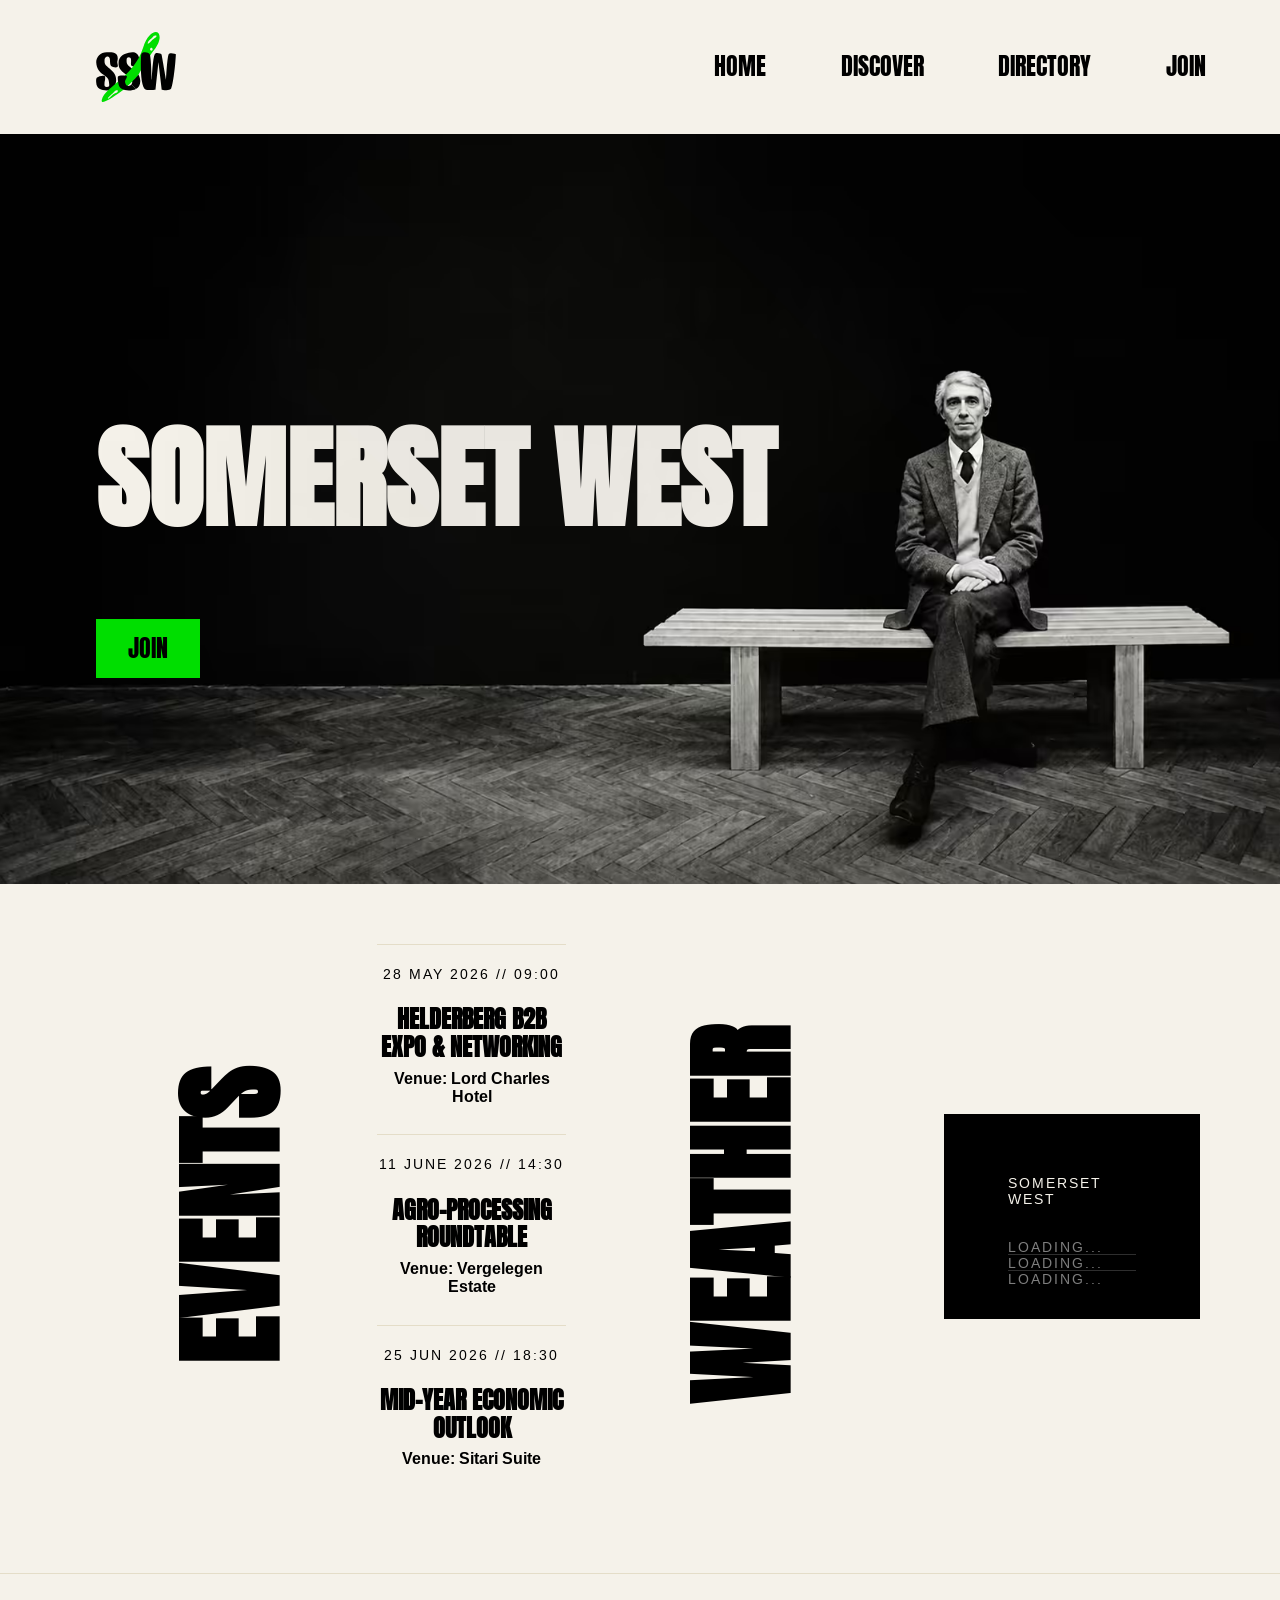
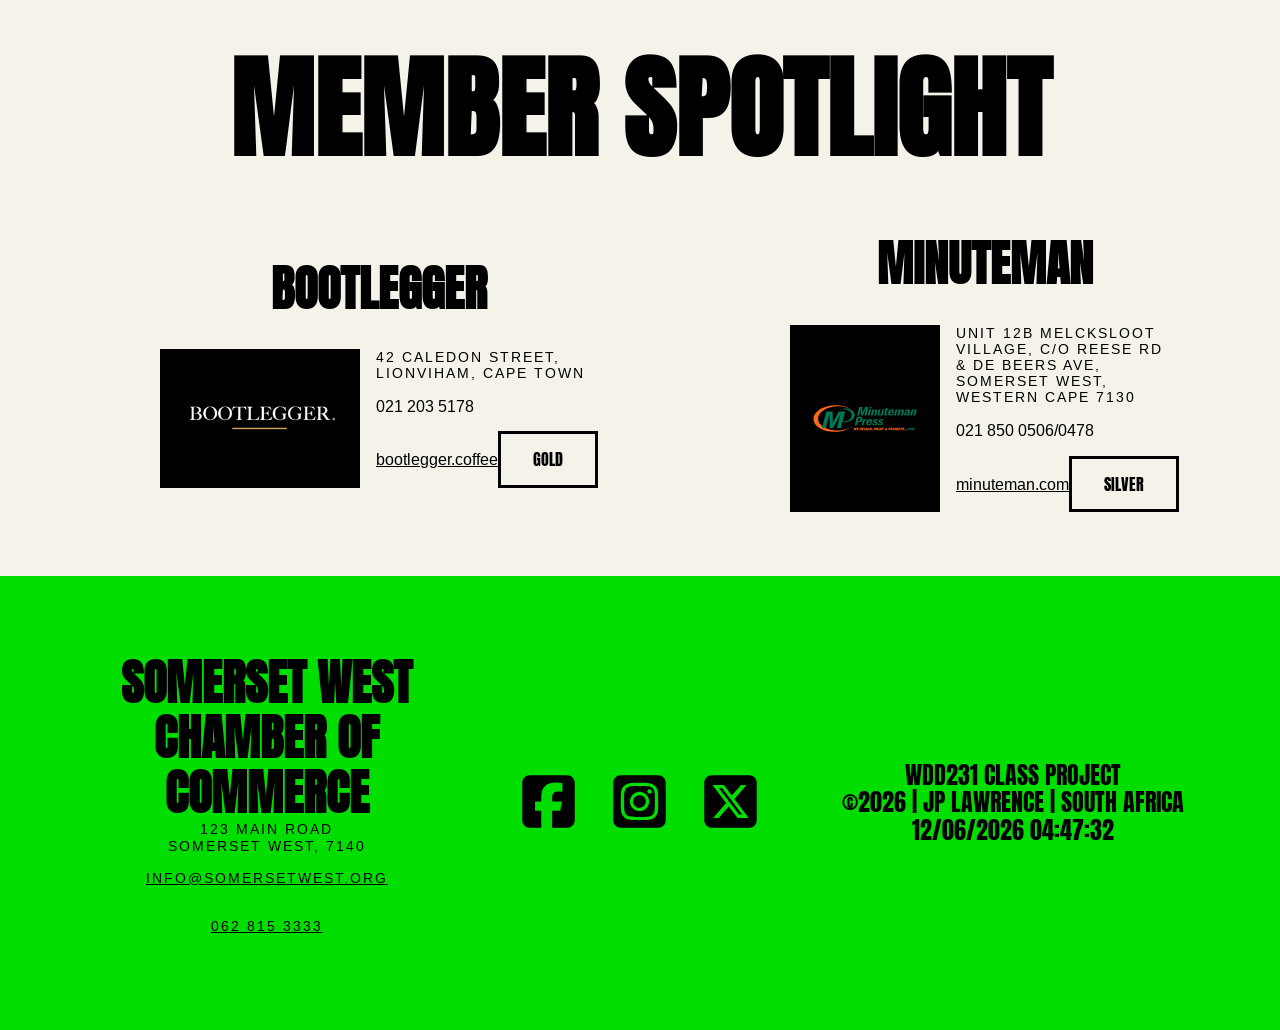
==== commit 488d16c1: "form styling" ====
--- a/chamber/index.html
+++ b/chamber/index.html
@@ -48,7 +48,7 @@
                 <li><a href="index.html" class="nav-link active">Home</a></li>
                 <li><a href="#" class="nav-link">Discover</a></li>
                 <li><a href="directory.html" class="nav-link">Directory</a></li>
-                <li><a href="#" class="nav-link">Join</a></li>
+                <li><a href="join.html" class="nav-link">Join</a></li>
             </ul>
         </nav>
     </div>
--- a/chamber/styles/base.css
+++ b/chamber/styles/base.css
@@ -4,6 +4,7 @@
     --accent: #00DE00;
     --light-gray: #7e7e7e;
     --dark-gray: #2e2e2e;
+    --light-line: #e4ddc8;
 
     --font-heading: 'Anton', Arial, sans-serif;
     --font-body: 'Arimo', Arial, sans-serif;
@@ -41,6 +42,14 @@
 
 main h1 {
     text-align: center;
+}
+
+form label, 
+form input, 
+form select, 
+form textarea {
+    display: block;
+    width: 100%;
 }
 
 /*******************************************
@@ -87,12 +96,14 @@
     text-transform: uppercase;
     font-weight: 300;
     letter-spacing: 2px;
+    font-size: 0.875rem;
 }
 
 .button { 
     padding: 1rem 2rem;
     text-decoration: none;
     transition: var(--transition-bezier);
+    border: none;
 }
 
 /*******************************************
@@ -457,7 +468,7 @@
     left: 0;
     width: 100%;
     height: 1px;
-    background: hsl(44, 35%, 84%)
+    background: var(--light-line);
 }
 
 .events .event-card .event-date {
@@ -617,4 +628,76 @@
     display: flex;
     align-items: center;
     justify-content: space-between;
-}+}
+
+/*******************************************
+**************** JOIN PAGE *****************
+*******************************************/
+/*******************************************
+****************** FORM ********************
+*******************************************/
+
+.member-form {
+    padding: 2rem 4rem;
+}
+
+.member-form label {
+    padding-block: 2rem 0.5rem;
+}
+
+.member-form input, 
+.member-form select, 
+.member-form textarea {
+    background-color: transparent;
+    border: none;                     
+    border-bottom: 2px solid var(--light-line);    
+    border-radius: 0;                 
+    padding: 0.5rem 0;                
+    width: 100%;
+    box-sizing: border-box;
+    transition: border-color 0.2s ease-in-out;
+    font-size: 1.5rem;
+    font-weight: 600;
+}
+
+.member-form select {
+    background: var(--light);
+}
+
+.member-form select option {
+    padding-block: 1rem;
+}
+
+.member-form textarea {
+    resize: vertical;
+}
+
+.member-form input:focus, 
+.member-form select:focus,
+.member-form textarea:focus {
+    outline: none; 
+    border-bottom: 2px solid var(--dark);
+}
+
+.member-form button {
+    display: block;
+    margin-inline: auto;
+    margin-top: 2rem;
+    background-color: var(--light-line);
+    white-space: nowrap;
+    transition: 0.1s ease-in;
+    cursor: pointer;
+}
+
+.member-form button:hover {
+    background-color: var(--dark);
+    color: var(--light-line);
+}
+
+/*******************************************
+************* MEMBERSHIP CARDS *************
+*******************************************/
+
+/*******************************************
+****************** DIALOG ******************
+*******************************************/
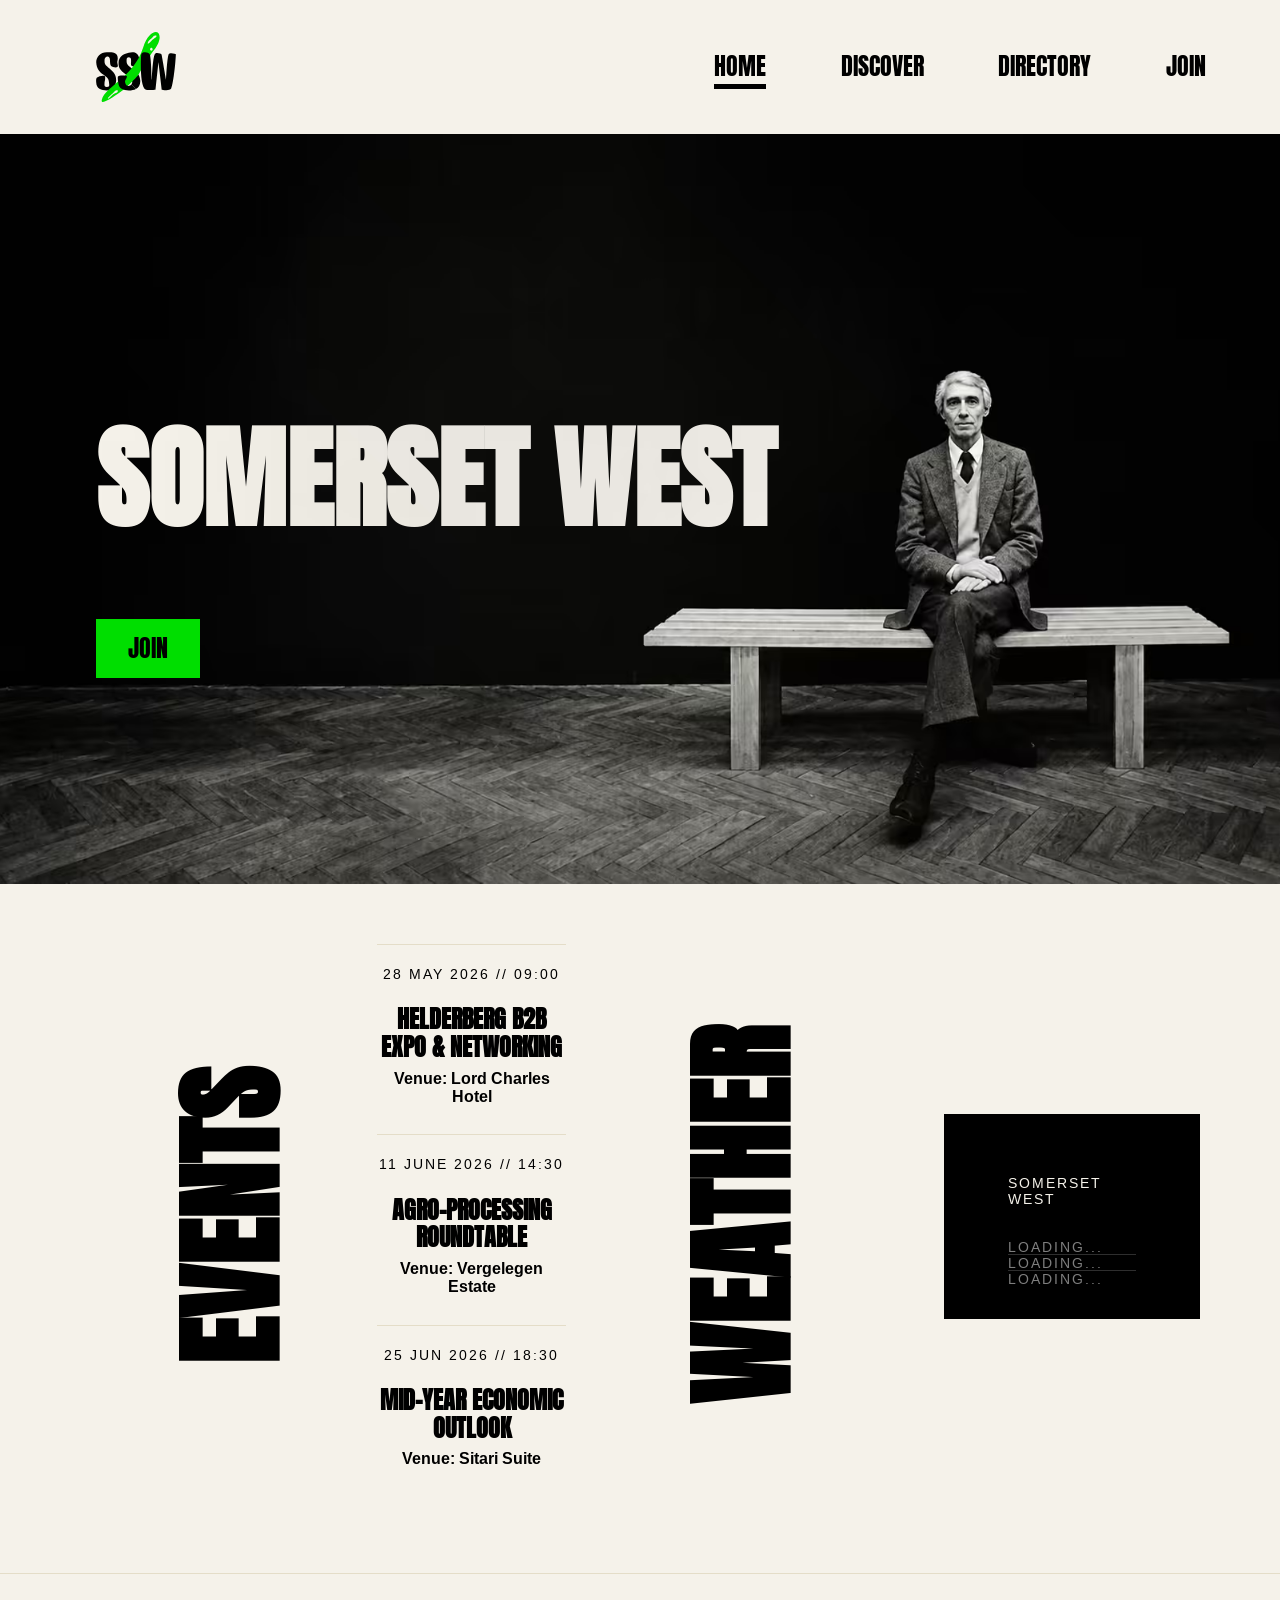
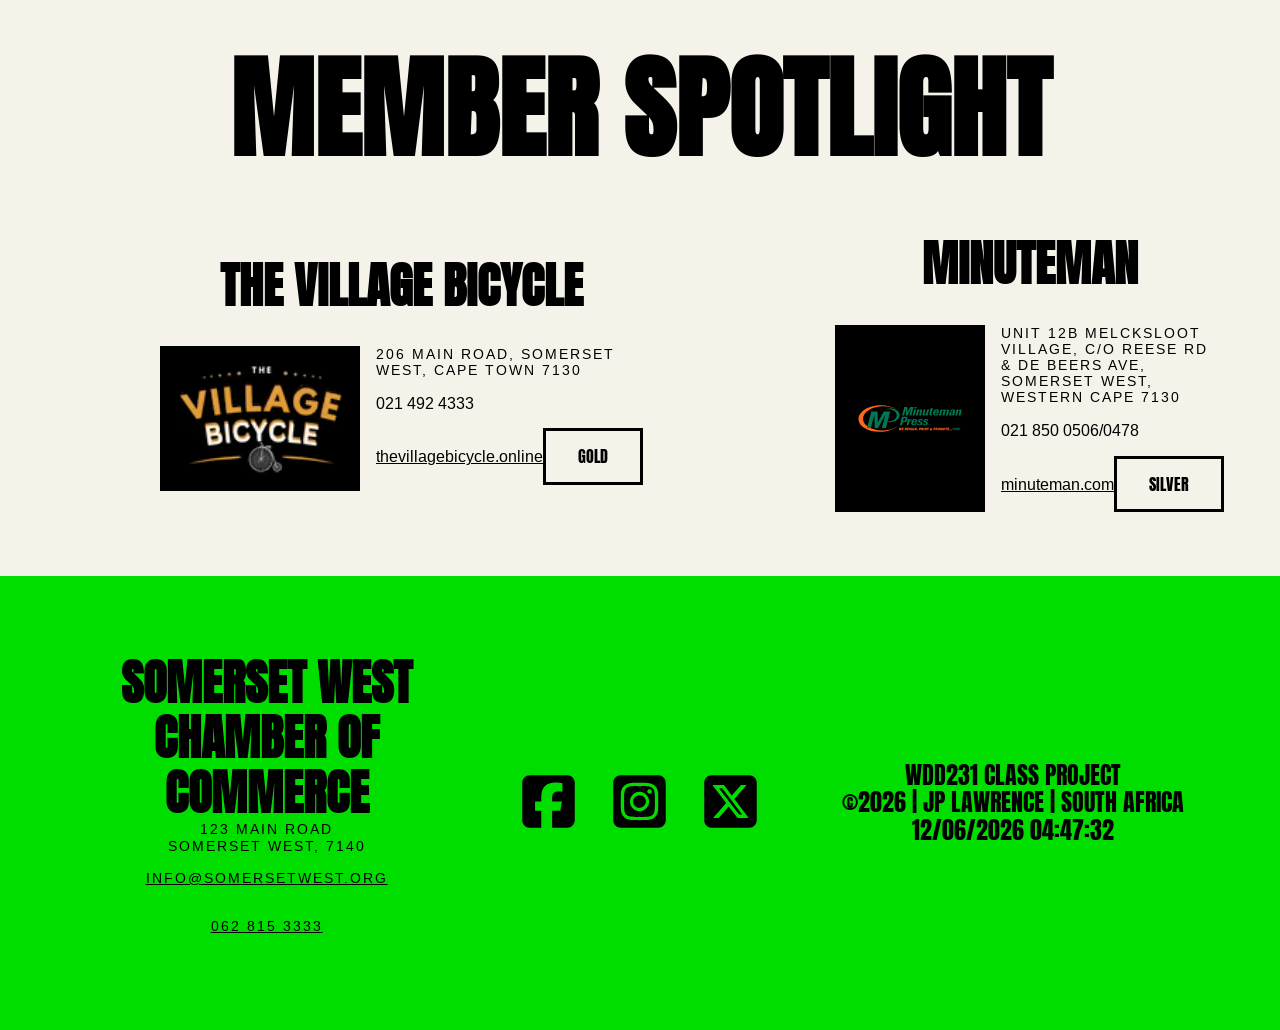
==== commit 2a51946d: "javascript finished; nav active links updated; animations added to join" ====
--- a/chamber/index.html
+++ b/chamber/index.html
@@ -13,7 +13,7 @@
     <meta property="og:image" content="https://jeanpierrelawrence.github.io/wdd231/chamber/images/og-image.avif" >
     <meta property="og:image:width" content="1200">
     <meta property="og:image:height" content="630">
-    <meta property="og:image:type" content="image/png">
+    <meta property="og:image:type" content="image/avif">
 
     <link rel="preconnect" href="https://fonts.googleapis.com">
     <link rel="preconnect" href="https://fonts.gstatic.com" crossorigin>
@@ -45,7 +45,7 @@
         </header>
         <nav id="primary-nav" class="primary-nav">
             <ul>
-                <li><a href="index.html" class="nav-link active">Home</a></li>
+                <li><a href="index.html" class="nav-link">Home</a></li>
                 <li><a href="#" class="nav-link">Discover</a></li>
                 <li><a href="directory.html" class="nav-link">Directory</a></li>
                 <li><a href="join.html" class="nav-link">Join</a></li>
--- a/chamber/styles/base.css
+++ b/chamber/styles/base.css
@@ -144,6 +144,11 @@
 
 body.nav-open header .logo-wrapper .logo-light {
     display: block;
+}
+
+body.nav-open {
+    overflow: hidden;
+    height: 100vh;
 }
 
 header .menu-button {
@@ -682,7 +687,7 @@
 .member-form button {
     display: block;
     margin-inline: auto;
-    margin-top: 2rem;
+    margin-top: 3rem;
     background-color: var(--light-line);
     white-space: nowrap;
     transition: 0.1s ease-in;
@@ -698,6 +703,208 @@
 ************* MEMBERSHIP CARDS *************
 *******************************************/
 
+.membership-cards {
+    padding: 2rem 4rem;
+    display: flex;
+    align-items: start;
+    flex-direction: column;
+    gap: 1rem;
+}
+
+.membership-cards .card {
+    width: 100%;
+    background-color: var(--dark);
+    color: var(--light);
+    padding: 1rem;
+}
+
+.membership-cards .card p {
+    padding-block: 1rem 2.5rem;
+}
+
+.open-modal-btn {
+    padding: 1rem 2rem;
+    white-space: nowrap;
+    border: none;
+    background-color: var(--light);
+    color: var(--dark);
+    transition: .1s ease-in;
+    cursor: pointer;
+}
+
+.open-modal-btn:hover {
+    background-color: var(--accent);
+}
+
+.card {
+    opacity: 0; 
+    animation: cardEntrance 0.6s cubic-bezier(0.25, 1, 0.5, 1) forwards;
+}
+
+.card:nth-child(1) { animation-delay: 0.1s; }
+.card:nth-child(2) { animation-delay: 0.25s; }
+.card:nth-child(3) { animation-delay: 0.4s; }
+.card:nth-child(4) { animation-delay: 0.55s; }
+
+@keyframes cardEntrance {
+    0% {
+        opacity: 0;
+        transform: translateY(40px) scale(0.92);
+    }
+    70% {
+        transform: translateY(-5px) scale(1.02);
+    }
+    100% {
+        opacity: 1;
+        transform: translateY(0) scale(1);
+    }
+}
+
 /*******************************************
 ****************** DIALOG ******************
-*******************************************/+*******************************************/
+
+body.modal-open {
+    overflow: hidden;
+    height: 100vh;
+}
+
+.modal-card header {
+    display: block;
+    padding: 0;
+}
+
+.modal-card footer {
+    padding: 2rem;
+    background-color: transparent;
+    color: var(--dark);
+}
+
+.modal {
+    width: 90vw;
+    height: 90vh;
+    margin: auto;
+    border: none;
+    background-color: var(--light);
+}
+
+.modal-card {
+    width: 100%;
+    height: 100%;
+    padding: 2rem;
+}
+
+.modal::backdrop {
+    background-color: rgba(0, 0, 0, 0.4);
+    backdrop-filter: blur(2px);
+}
+
+.close-modal-btn {
+    display: block;
+    margin-left: auto;
+    font-size: 3rem;
+    border: none;
+    background-color: transparent;
+    cursor: pointer;
+}
+
+.modal-header h2 {
+    padding-block: 0.5rem 2rem;
+}
+
+.price-block {
+    display: flex;
+    align-items: center;
+    justify-content: space-between;
+}
+
+.price-block .billing-info {
+    display: flex;
+    align-items: start;
+    flex-direction: column;
+    justify-content: space-between;
+    gap: 0.25rem;
+}
+
+.price-block .price-amount {
+    font-size: 2rem;
+    font-weight: 800;
+}
+
+.benefits-list {
+    position: relative;
+    padding-block: 2rem;
+}
+
+.benefits-list::before {
+    content: "";
+    position: absolute;
+    top: 0rem;
+    left: 0;
+    width: 100%;
+    height: 1px;
+    background-color: var(--light-line);
+}
+
+.benefits-list li {
+    padding-block: 1rem;
+    line-height: 2rem;
+}
+
+.benefits-list .icon-tick {
+    padding: 0.5rem;
+    margin-right: 0.5rem;
+    border-radius: 50%;
+    background-color: var(--dark);
+    color: var(--light);
+}
+
+.learn-more-link {
+    background-color: var(--dark);
+    color: var(--light);
+}
+
+.tier-description {
+    padding-block: 2rem;
+}
+
+/*******************************************
+************** THANKYOU CARDS **************
+*******************************************/
+
+.thankyou-card {
+    text-align: center;
+    padding-block: 3rem;
+}
+
+.thankyou-card > P {
+    padding: 2rem;
+}
+
+.thankyou-card .card-details-grid {
+    background-color: var(--light-line);
+    text-align: left;
+    padding: 2rem 3rem;
+}
+
+.thankyou-card .card-details-grid p {
+    font-weight: 600;
+    line-height: 2;
+}
+
+.thankyou-card .card-details-grid h2 {
+    text-align: center;
+    padding-bottom: 1rem;
+}
+
+.return-home-btn {
+    background-color: var(--accent);
+    color: var(--dark);
+    display: inline-block;
+    margin-top: 2rem;
+    transition: 0.1s ease-in;
+}
+
+.return-home-btn:hover {
+    background-color: hsl(120, 100%, 46%);
+}
--- a/chamber/styles/base-larger.css
+++ b/chamber/styles/base-larger.css
@@ -94,6 +94,10 @@
     body.nav-open #primary-nav ul li:nth-child(3),
     body.nav-open #primary-nav ul li:nth-child(4) {
         transition-delay: 0s;
+    }
+
+    .primary-nav ul li a.active::before {
+        transform: scaleX(1);
     }
 
     .primary-nav ul li a {
@@ -183,6 +187,19 @@
         text-align: center;
     }
 
+    .membership-cards .card {
+        padding: 2rem;
+    }
+
+    .thankyou-card h1 {
+        margin-bottom: 0;
+    }
+
+    .thankyou-card .card-details-grid {
+        max-width: 600px;
+        margin-inline: auto;
+    }
+
 }
 
 @media only screen and (min-width: 75.625rem) {
@@ -251,4 +268,38 @@
     .member-card h3 {
         text-align: center;
     }
+
+    /*******************************************
+    ******************* JOIN *******************
+    *******************************************/
+    /*******************************************
+    ***************** WRAPPER ****************
+    *******************************************/
+
+    .join-wrapper {
+        display: grid;
+        grid-template-columns: repeat(2, 1fr);
+        align-items: center;
+        padding: 3rem 5rem;
+    }
+
+    .price-block {
+        display: flex;
+        align-items: center;
+        justify-content: start;
+        gap: 1rem;
+    }
+
+    .modal {
+        width: 40vw;
+    }
+
+    .price-block .price-amount {
+        font-size: 4rem;
+    }
+
+    .modal-card footer {
+        display: block;
+        padding: 0;
+    }
 }
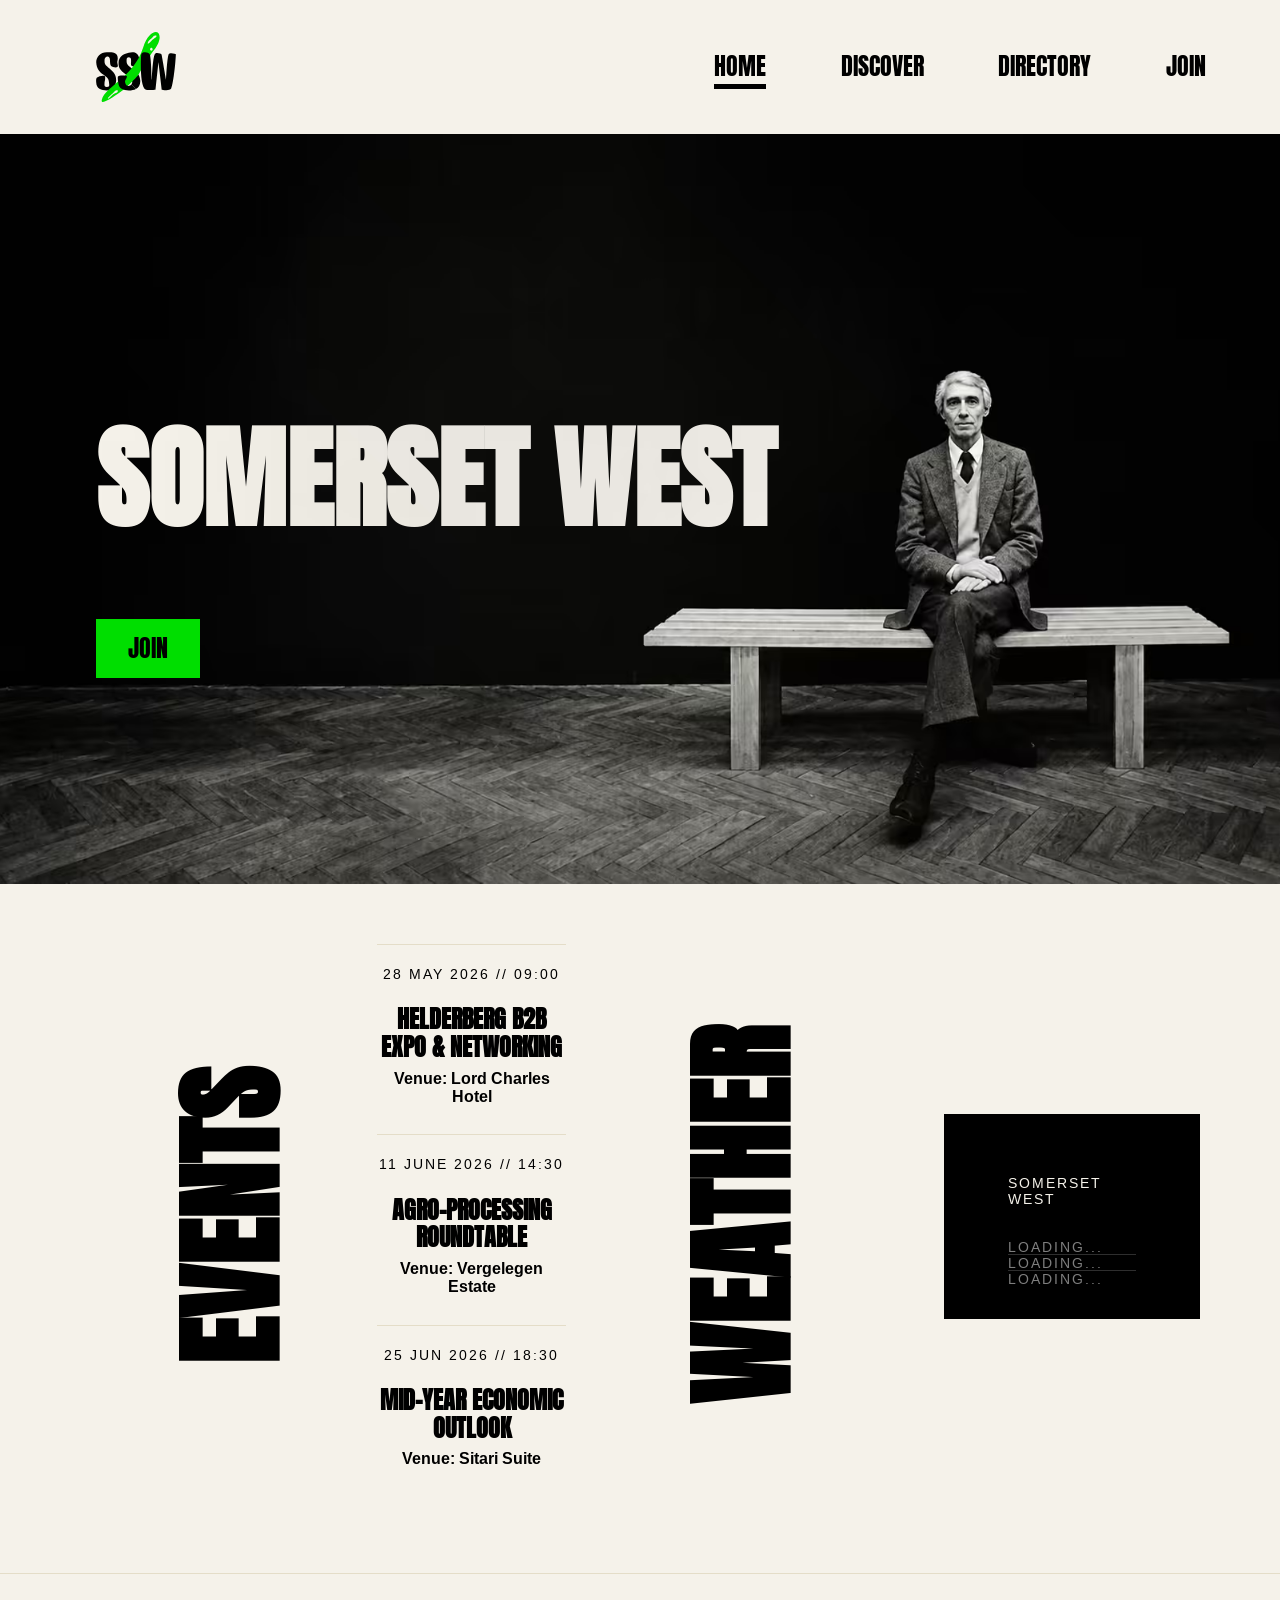
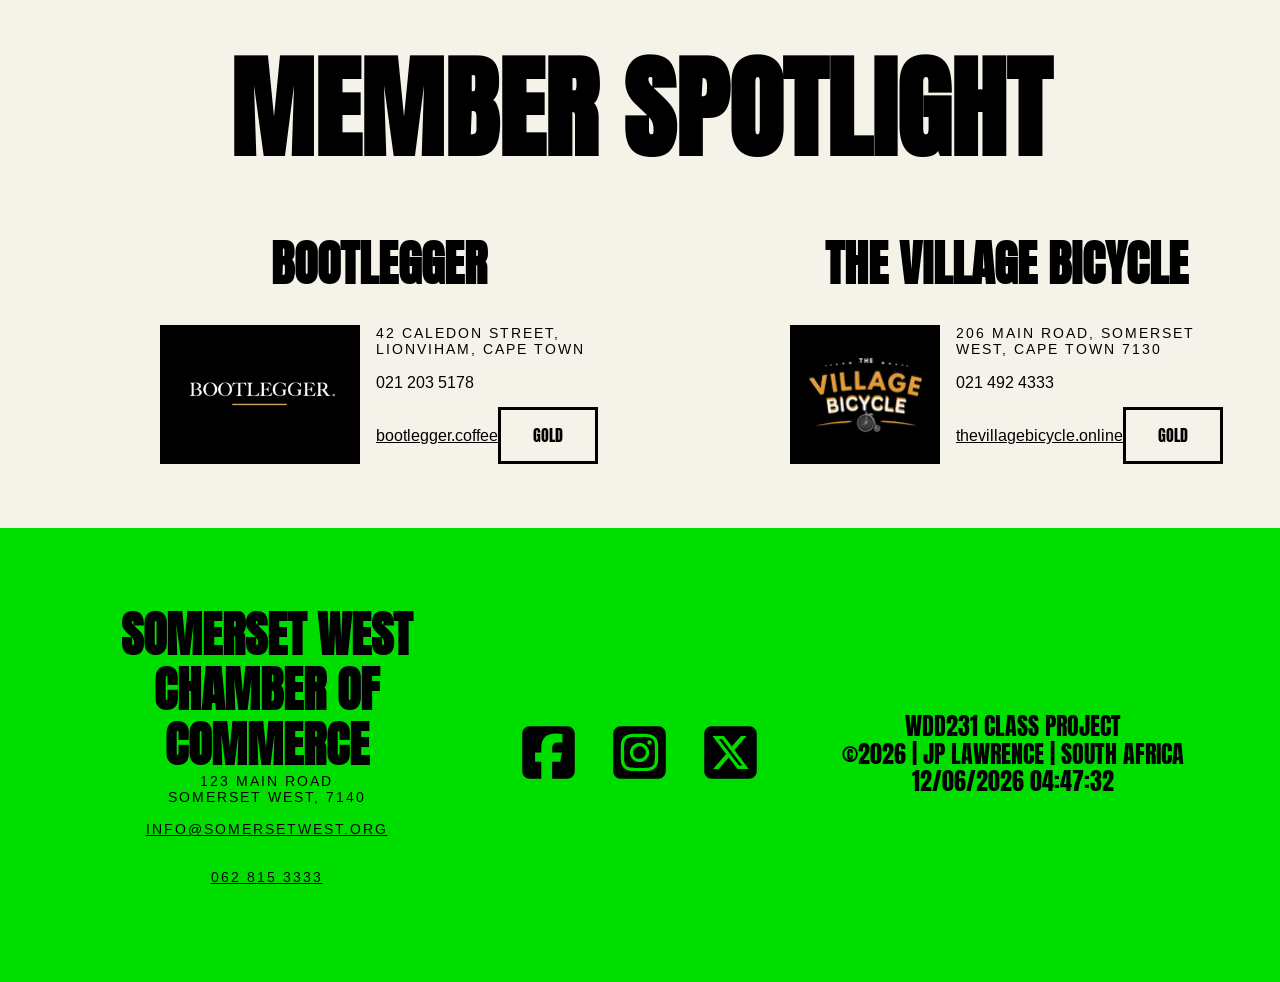
==== commit b17e44c0: "finalproject folder setup" ====
--- a/chamber/index.html
+++ b/chamber/index.html
@@ -55,7 +55,7 @@
     <main>
         <section class="hero">
             <h1 class="heading-lg">Somerset West</h1>
-            <a href="#" class="hero-cta button heading-sm">Join</a>
+            <a href="join.html" class="hero-cta button heading-sm">Join</a>
         </section>
         <div class="events-weather-wrapper">
             <section class="events">
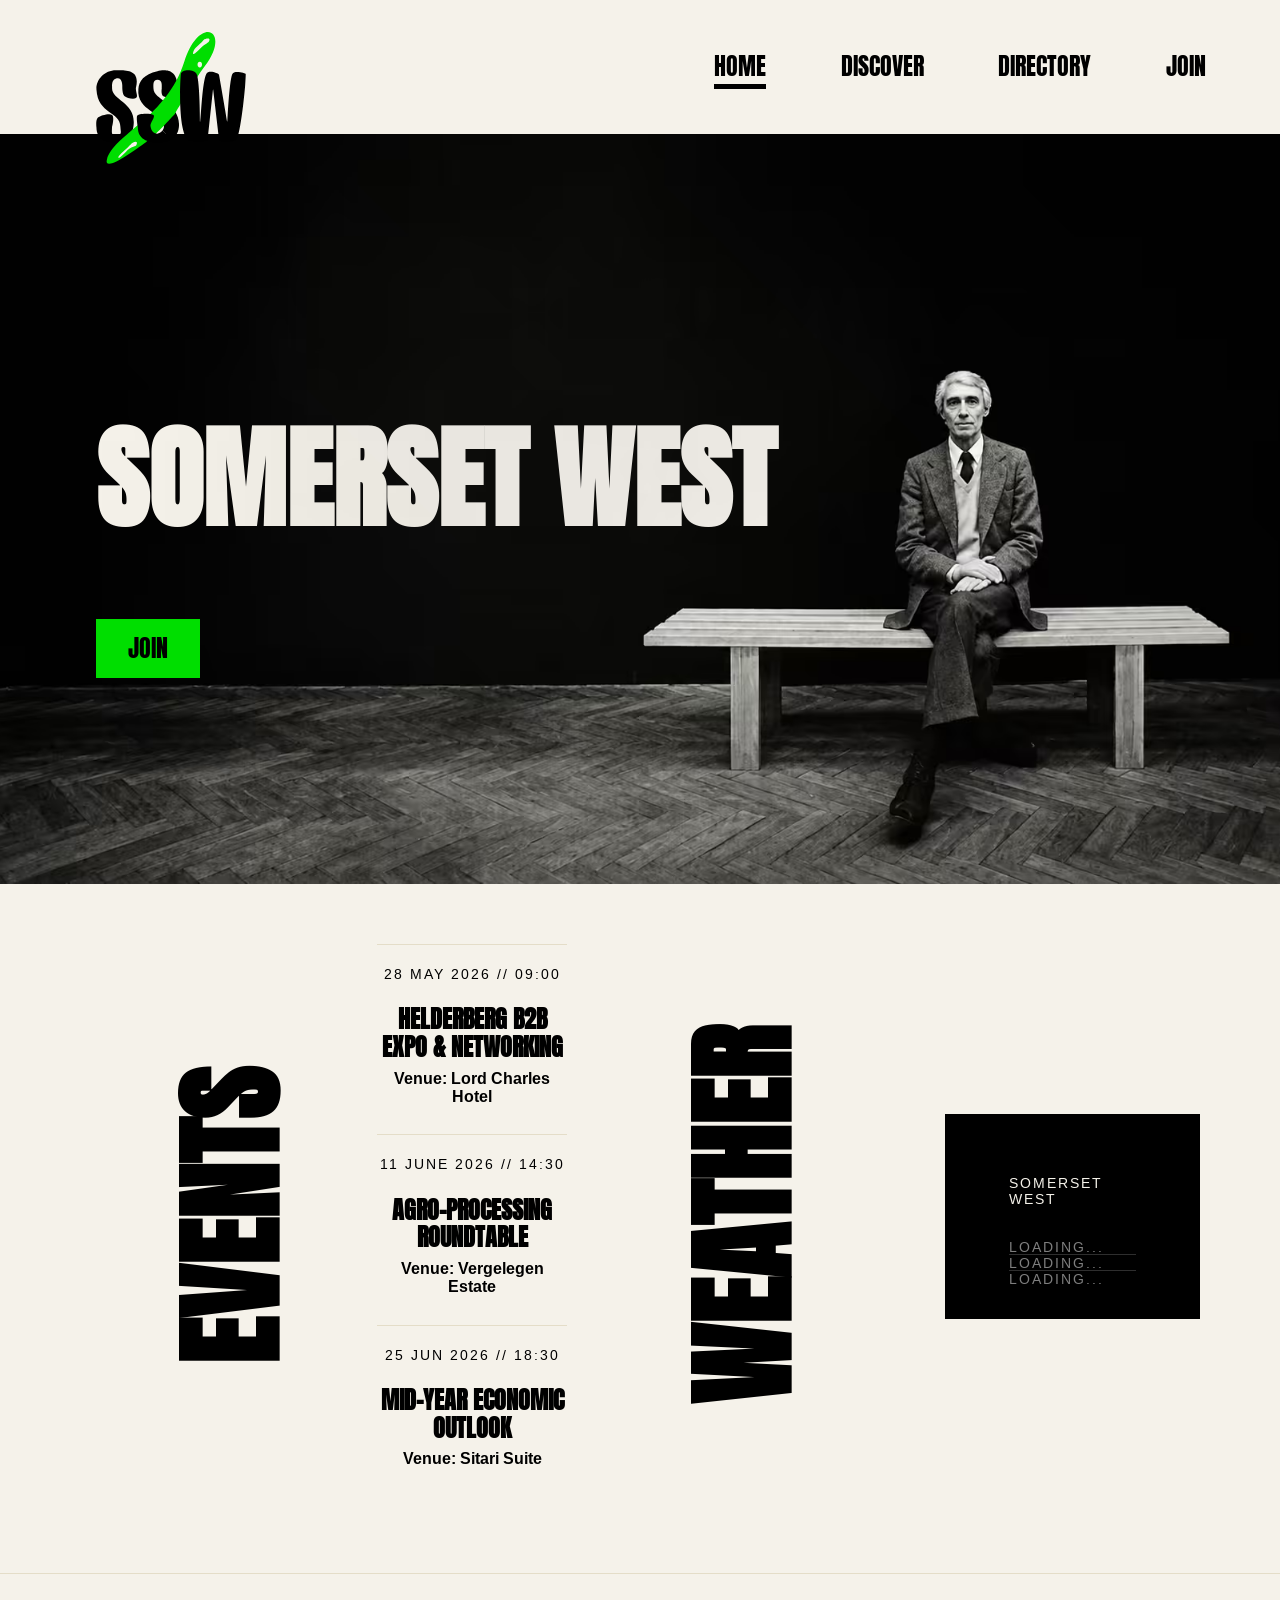
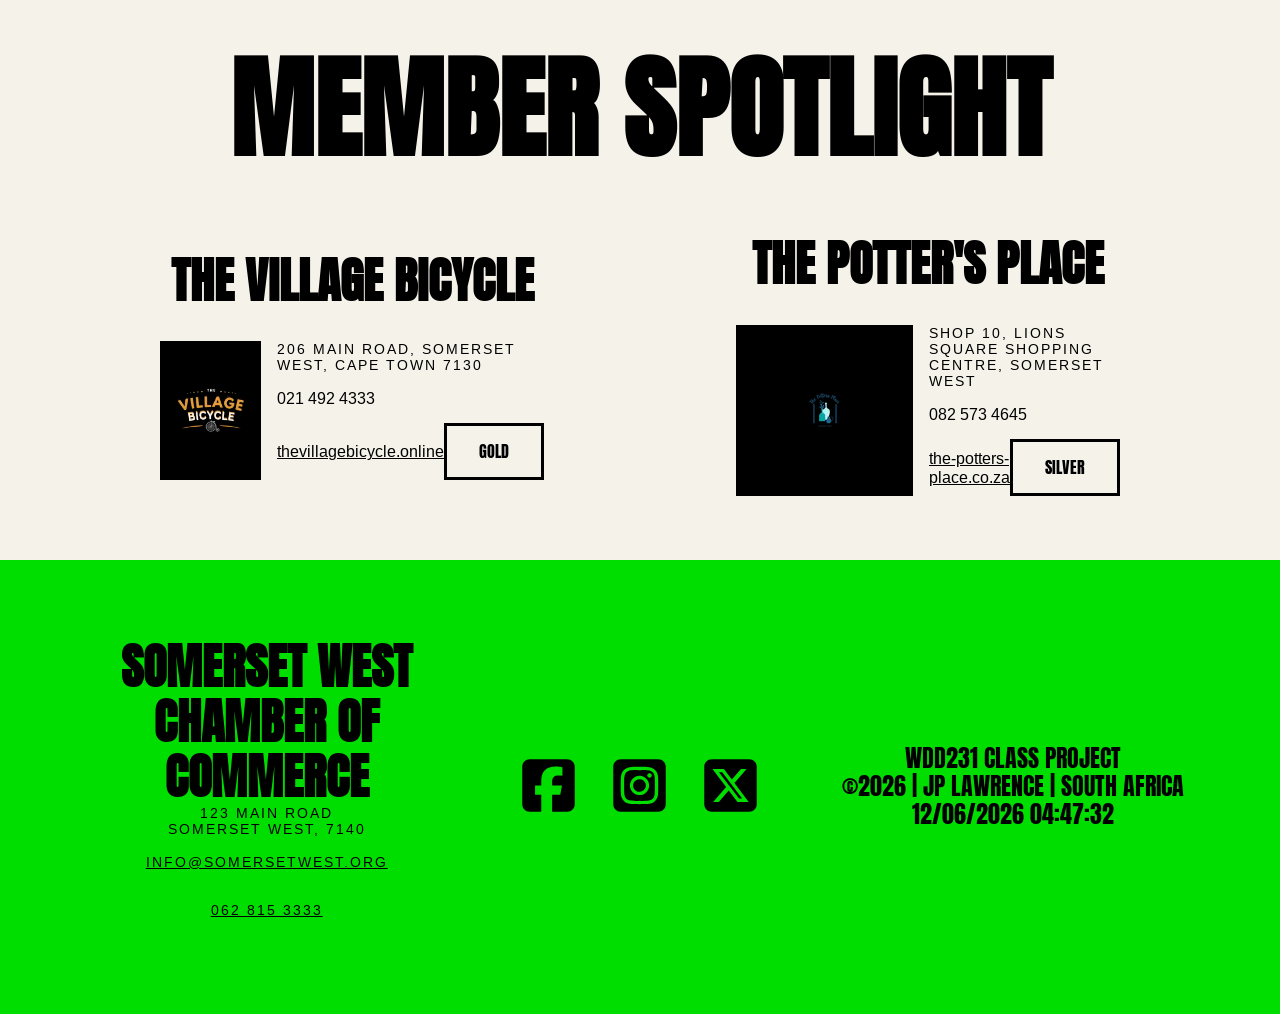
==== commit a1ab6401: "lighthouse performance changes" ====
--- a/chamber/index.html
+++ b/chamber/index.html
@@ -35,8 +35,8 @@
     <div class="desktop-wrapper">
         <header>
             <div class="logo-wrapper">
-                <img src="images/logo-dark.svg" class="logo logo-dark" alt="SSW Logo">
-                <img src="images/logo-light.svg" class="logo logo-light" alt="SSW Logo">
+                <img src="images/logo-dark.svg" class="logo logo-dark" alt="SSW Logo" width="79.66" height="70">
+                <img src="images/logo-light.svg" class="logo logo-light" alt="SSW Logo" width="79.66" height="70">
             </div>
             <button id="menu-button" class="menu-button" aria-label="Open Menu">
                 <span class="menu-bar"></span>
@@ -46,7 +46,7 @@
         <nav id="primary-nav" class="primary-nav">
             <ul>
                 <li><a href="index.html" class="nav-link">Home</a></li>
-                <li><a href="#" class="nav-link">Discover</a></li>
+                <li><a href="discover.html" class="nav-link">Discover</a></li>
                 <li><a href="directory.html" class="nav-link">Directory</a></li>
                 <li><a href="join.html" class="nav-link">Join</a></li>
             </ul>
--- a/chamber/styles/base.css
+++ b/chamber/styles/base.css
@@ -40,6 +40,12 @@
     font-style: normal;
 }
 
+img {
+    max-width: 100%;
+    height: auto;
+    aspect-ratio: attr(width) / attr(height); 
+}
+
 main h1 {
     text-align: center;
 }
@@ -55,6 +61,12 @@
 /*******************************************
 **************** UTILITIES *****************
 *******************************************/
+
+.logo {
+    max-width: 100%;
+    height: auto;
+    aspect-ratio: attr(width) / attr(height);
+}
 
 .logo-light { display: none; }
 
@@ -907,4 +919,88 @@
 
 .return-home-btn:hover {
     background-color: hsl(120, 100%, 46%);
+}
+
+/*******************************************
+***************** DISCOVER *****************
+*******************************************/
+/*******************************************
+****************** CARDS *******************
+*******************************************/
+
+#places {
+    padding: 2rem 0;
+    text-align: center;
+    display: grid;
+    gap: 1rem;
+    min-height: 80vh;
+}
+
+#places .place-card {
+    padding: 2rem 1rem;
+    display: grid;
+    grid-template-areas:
+    "title"
+    "image"
+    "description"
+    "address"
+    "button";
+    gap: 1.25rem;
+    place-items: center;
+    border: 1px solid var(--light-line);
+}
+
+#places .place-card h2 {
+    grid-area: title;
+}
+
+#places .place-card img {
+    grid-area: image;
+}
+
+#places .place-card .address-label {
+    grid-area: address;
+}
+
+#places .place-card .place-description {
+    grid-area: description;
+}
+
+#places .place-card a {
+    grid-area: button;
+    background-color: var(--dark);
+    color: var(--light);
+    transition: 0.2s ease-in;
+}
+
+#places .place-card a:hover {
+    background-color: #00DE00;
+    color: var(--dark);
+}
+
+/*******************************************
+*************** NOTIFICATION ***************
+*******************************************/
+
+.visit-toast {
+    position: fixed;
+    top: 2rem;
+    left: 50%;
+    z-index: 9999; 
+    background-color: var(--accent);
+    color: var(--dark);
+    padding: 1rem 2rem;
+    box-shadow: 0 4px 12px rgba(0, 0, 0, 0.15);
+    text-align: center;
+    opacity: 0;
+    transform: translate(-50%, 20px) scale(0.98);
+    
+    transition: opacity 0.4s cubic-bezier(0.25, 1, 0.5, 1), 
+                transform 0.4s cubic-bezier(0.25, 1, 0.5, 1);
+    pointer-events: none;
+}
+
+.visit-toast.is-visible {
+    opacity: 1;
+    transform: translate(-50%, 0) scale(1);
 }
--- a/chamber/styles/base-larger.css
+++ b/chamber/styles/base-larger.css
@@ -200,6 +200,38 @@
         margin-inline: auto;
     }
 
+    /*******************************************
+    ***************** DISCOVER *****************
+    *******************************************/
+    /*******************************************
+    ****************** CARDS *******************
+    *******************************************/
+
+    #places {
+        padding: 2rem 4rem;
+        text-align: left;
+    }
+
+    #places .place-card {
+        padding-block: 3rem;
+        grid-template-areas:
+        "image title"
+        "image description"
+        "image address"
+        ". button";
+        gap: 1.5rem;
+        place-items: start;
+    }
+
+    #places .place-card img {
+        filter: grayscale(1);
+        transition: 0.2s ease-in;
+    }
+
+    #places .place-card img:hover {
+        filter: none;
+    }
+
 }
 
 @media only screen and (min-width: 75.625rem) {
@@ -302,4 +334,29 @@
         display: block;
         padding: 0;
     }
+
+    /*******************************************
+    ***************** DISCOVER *****************
+    *******************************************/
+    /*******************************************
+    ****************** CARDS *******************
+    *******************************************/
+
+    #places {
+        text-align: left;
+        display: grid;
+        grid-template-columns: repeat(2, 1fr);
+        gap: 1rem;
+    }
+
+    #places .place-card {
+        padding-block: 3rem;
+        grid-template-areas:
+        "image title"
+        "image description"
+        "image address"
+        ". button";
+        gap: 1.5rem;
+        place-items: start;
+    }
 }
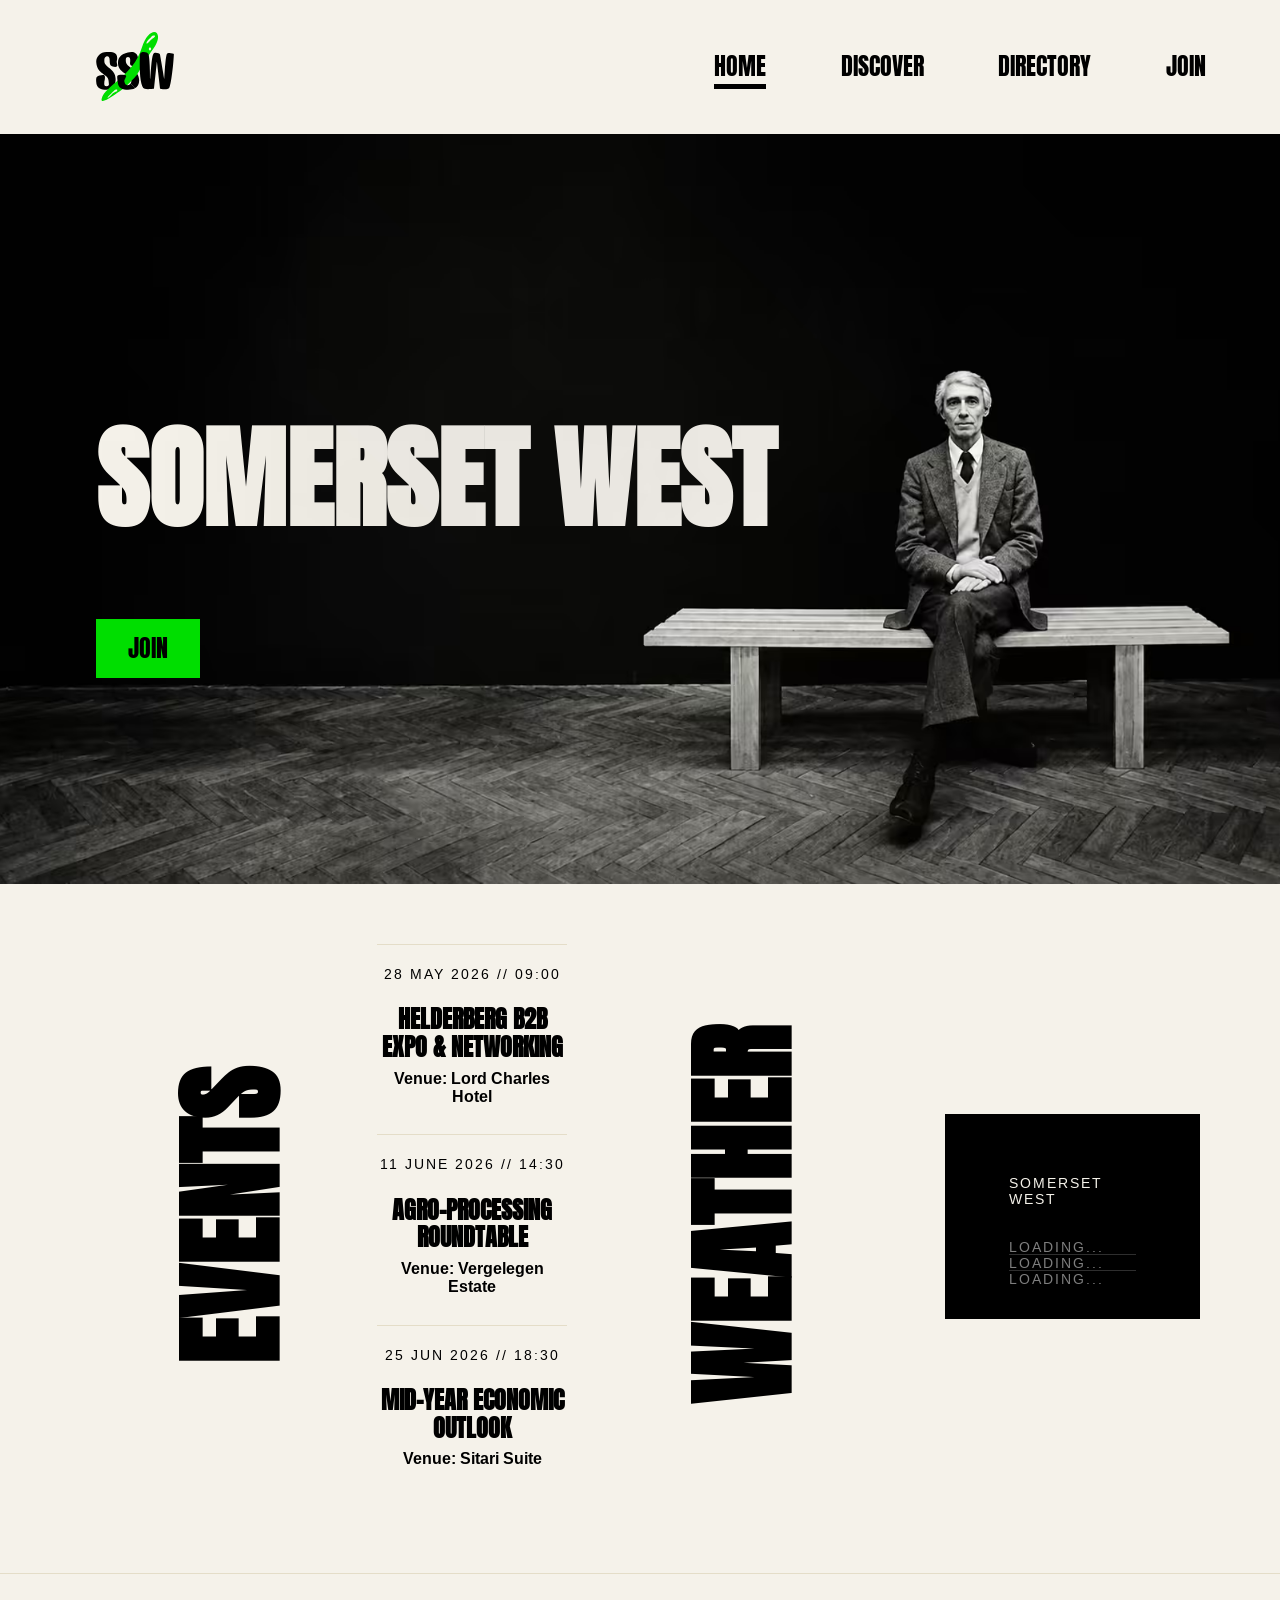
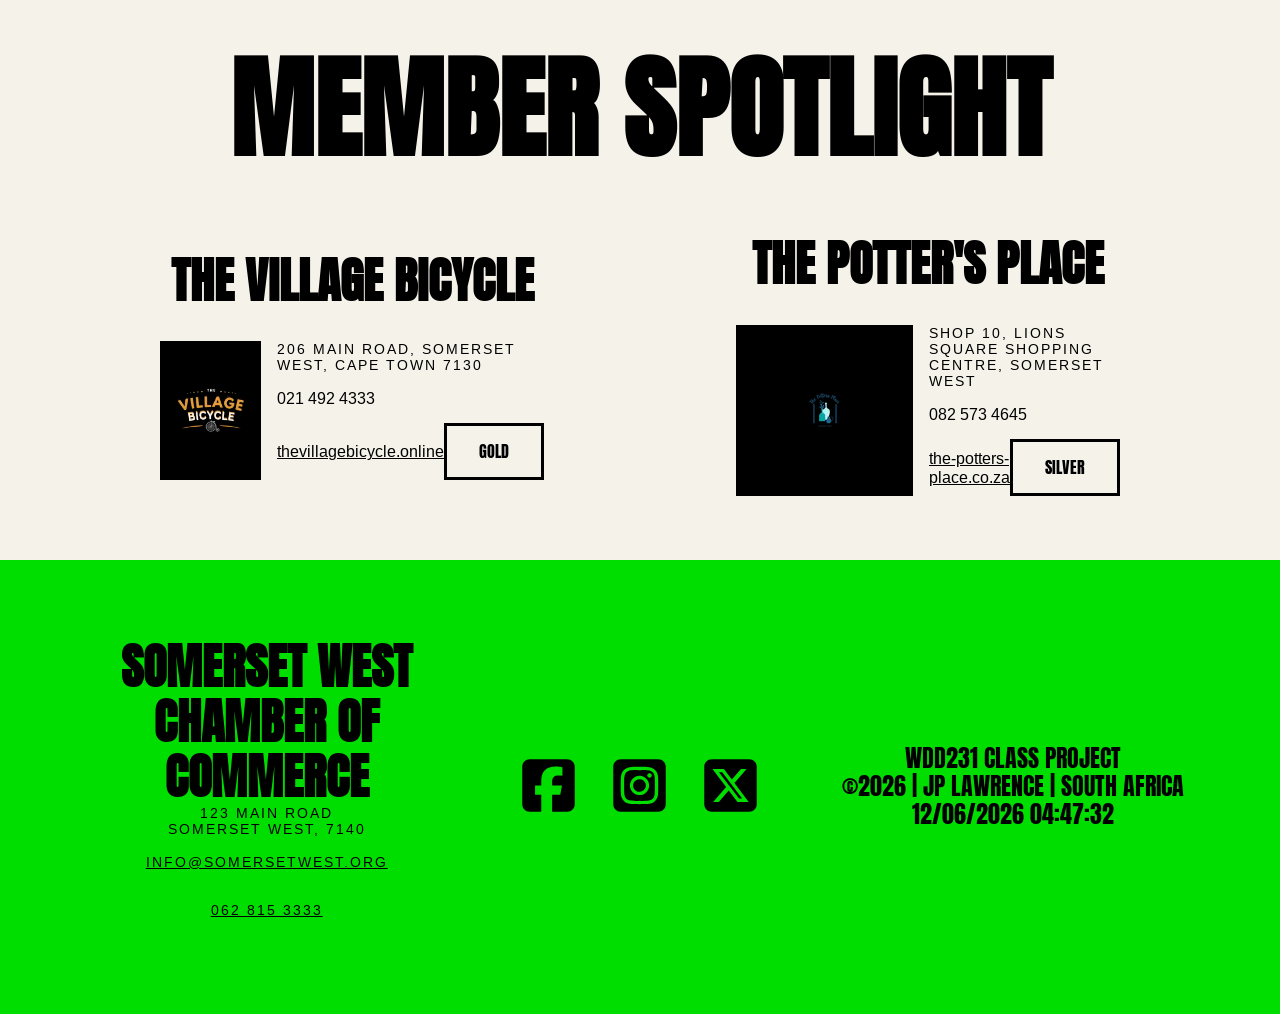
==== commit 7ea1119e: "cls" ====
--- a/chamber/index.html
+++ b/chamber/index.html
@@ -35,8 +35,8 @@
     <div class="desktop-wrapper">
         <header>
             <div class="logo-wrapper">
-                <img src="images/logo-dark.svg" class="logo logo-dark" alt="SSW Logo" width="79.66" height="70">
-                <img src="images/logo-light.svg" class="logo logo-light" alt="SSW Logo" width="79.66" height="70">
+                <img src="images/logo-dark.svg" class="logo logo-dark" alt="SSW Logo" width="78" height="70">
+                <img src="images/logo-light.svg" class="logo logo-light" alt="SSW Logo" width="78" height="70">
             </div>
             <button id="menu-button" class="menu-button" aria-label="Open Menu">
                 <span class="menu-bar"></span>
--- a/chamber/styles/base.css
+++ b/chamber/styles/base.css
@@ -63,9 +63,9 @@
 *******************************************/
 
 .logo {
-    max-width: 100%;
+    width: 78px;
     height: auto;
-    aspect-ratio: attr(width) / attr(height);
+    display: block;
 }
 
 .logo-light { display: none; }
@@ -933,7 +933,7 @@
     text-align: center;
     display: grid;
     gap: 1rem;
-    min-height: 80vh;
+    min-height: 120vh;
 }
 
 #places .place-card {
@@ -984,7 +984,7 @@
 
 .visit-toast {
     position: fixed;
-    top: 2rem;
+    top: 1rem;
     left: 50%;
     z-index: 9999; 
     background-color: var(--accent);
@@ -993,8 +993,8 @@
     box-shadow: 0 4px 12px rgba(0, 0, 0, 0.15);
     text-align: center;
     opacity: 0;
-    transform: translate(-50%, 20px) scale(0.98);
-    
+    transform: translate(-50%, 10px) scale(0.98);
+    contain: layout style;
     transition: opacity 0.4s cubic-bezier(0.25, 1, 0.5, 1), 
                 transform 0.4s cubic-bezier(0.25, 1, 0.5, 1);
     pointer-events: none;
--- a/chamber/styles/base-larger.css
+++ b/chamber/styles/base-larger.css
@@ -210,6 +210,7 @@
     #places {
         padding: 2rem 4rem;
         text-align: left;
+        min-height: 80vh;
     }
 
     #places .place-card {
